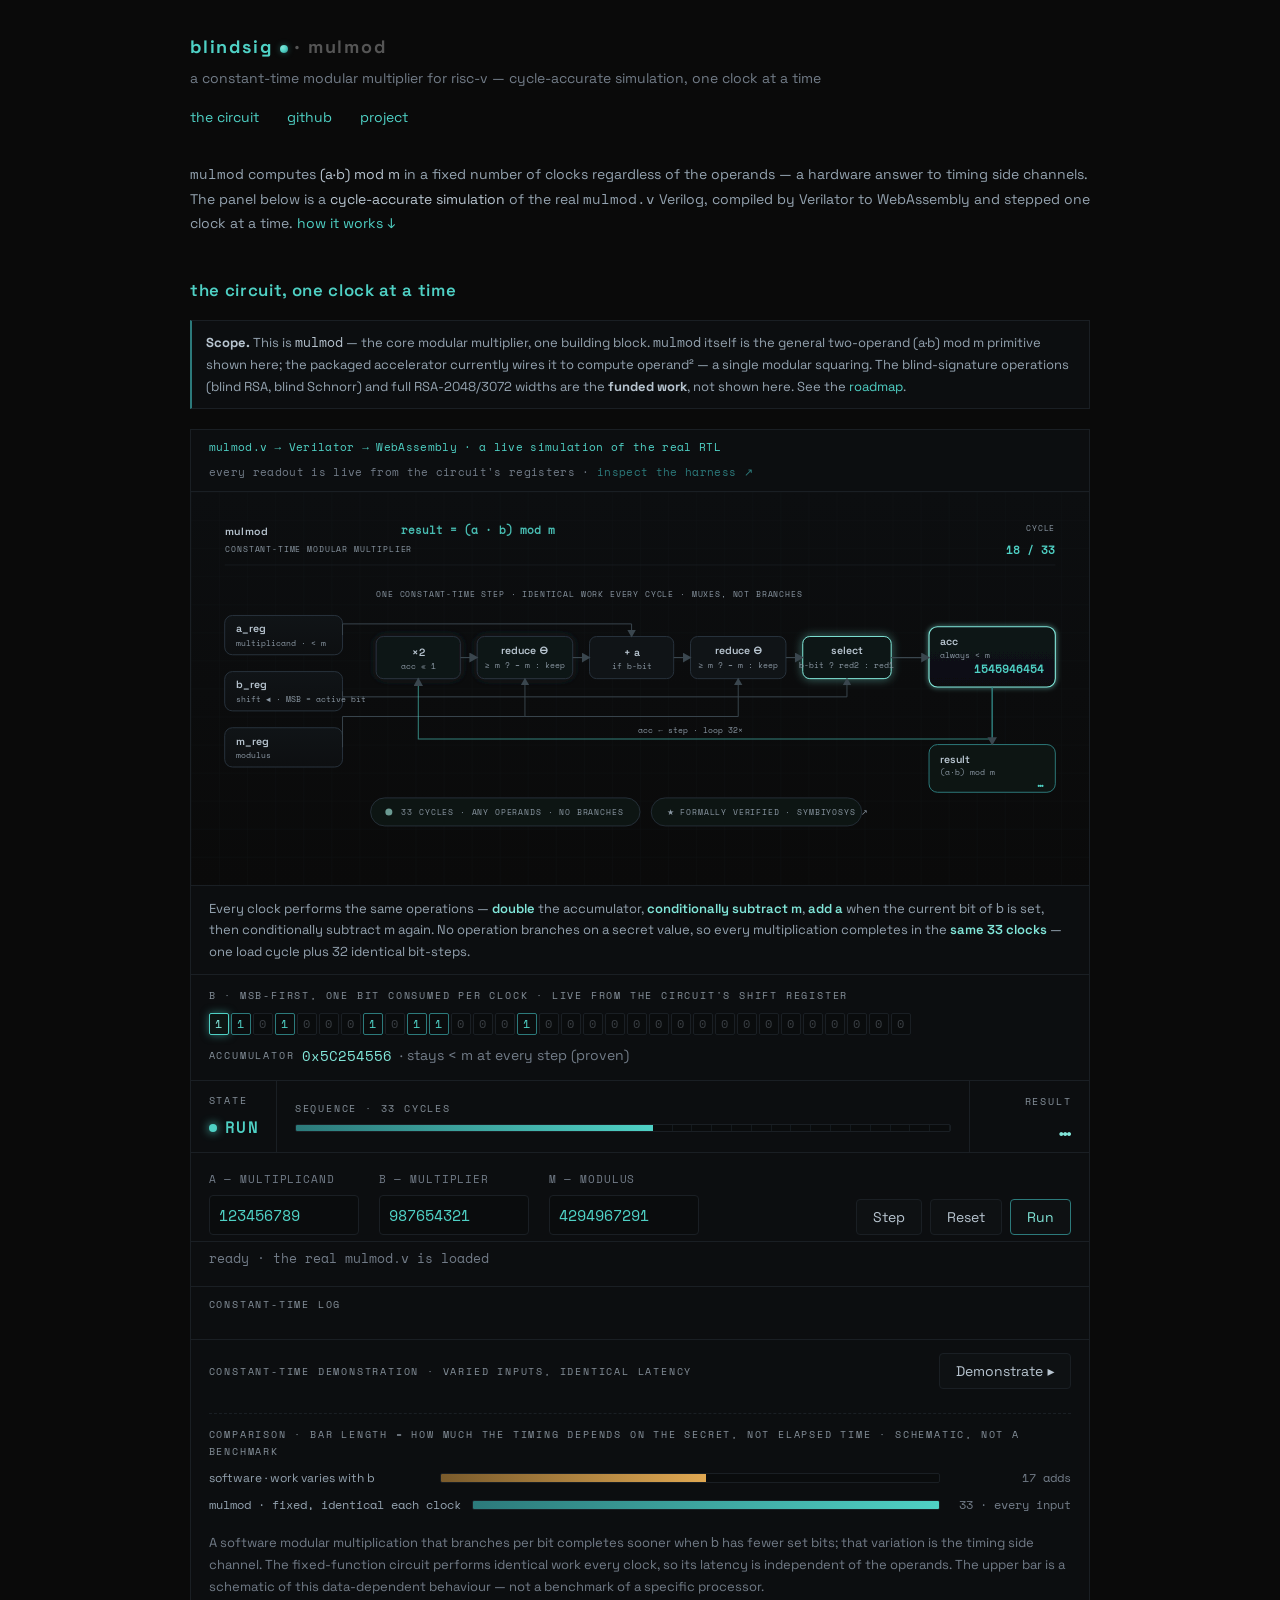
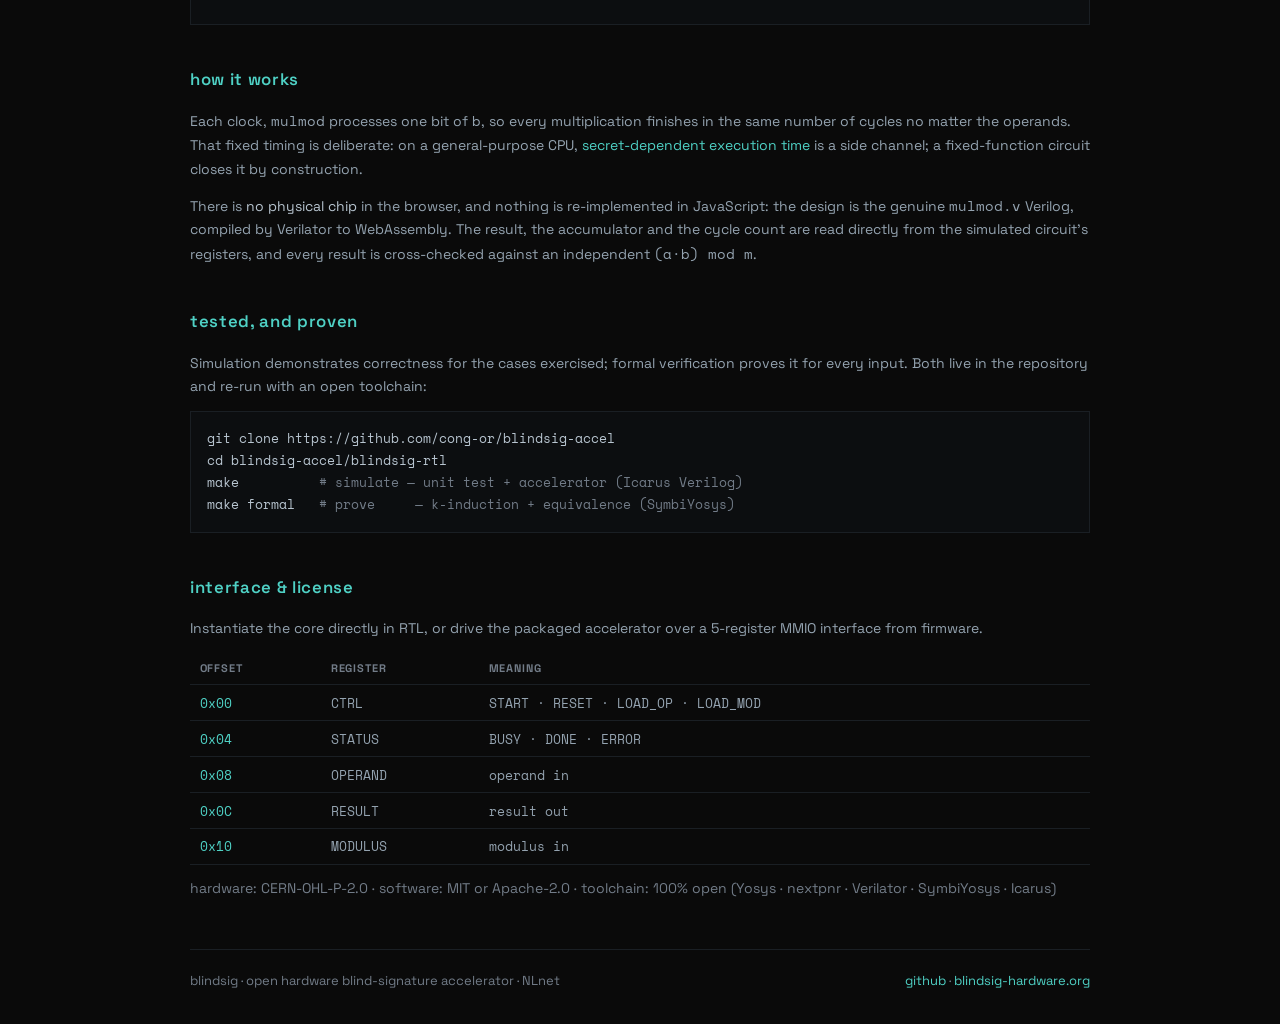
==== web/index.html @ 67b80d25 "Refine demo + README UX (cockpit discipline, cognitive load, a11y) From a multi-lens audit (7 review" ====
<!doctype html>
<html lang="en">
<head>
<meta charset="utf-8">
<meta name="viewport" content="width=device-width, initial-scale=1">
<title>mulmod — constant-time modular multiplier, simulated live</title>
<meta name="description" content="mulmod.v — an open-hardware, constant-time modular multiplier for RISC-V. A cycle-accurate simulation of the circuit, compiled to WebAssembly and stepped one clock at a time in the browser.">
<link rel="stylesheet" href="style.css">
<link rel="icon" href="data:image/svg+xml,<svg xmlns='http://www.w3.org/2000/svg' viewBox='0 0 16 16'><circle cx='8' cy='8' r='6' fill='%234fd1c5'/></svg>">
</head>
<body>
<div class="container">

<header>
  <h1 class="logo">blindsig<span class="hal"></span> <span class="sub">· mulmod</span></h1>
  <div class="dim">a constant-time modular multiplier for risc-v — cycle-accurate simulation, one clock at a time</div>
</header>

<nav>
  <a href="#circuit">the circuit</a>
  <a href="https://github.com/cong-or/blindsig-accel">github</a>
  <a href="https://blindsig-hardware.org">project</a>
</nav>

<main>

<p><span class="mono">mulmod</span> computes <span class="hl">(a·b) mod m</span> in a fixed number of clocks
regardless of the operands — a hardware answer to timing side channels. The panel below is a
<span class="hl">cycle-accurate simulation</span> of the real <span class="mono">mulmod.v</span> Verilog,
compiled by Verilator to WebAssembly and stepped one clock at a time. <a href="#how">how it works ↓</a></p>

<h2 class="section-head" id="circuit">the circuit, one clock at a time</h2>

<p class="scope"><b>Scope.</b> This is <span class="mono hl">mulmod</span> — the core modular multiplier, one building block. <span class="mono">mulmod</span> itself is the general two-operand (a·b) mod m primitive shown here; the packaged accelerator currently wires it to compute operand² — a single modular squaring. The blind-signature operations (blind RSA, blind Schnorr) and full RSA-2048/3072 widths are the <b>funded work</b>, not shown here. See the <a href="https://github.com/cong-or/blindsig-accel/blob/main/ROADMAP.md">roadmap</a>.</p>

<div class="instrument">
  <div class="prov">
    <span class="prov-src"><span class="mono">mulmod.v</span> → Verilator → WebAssembly · a live simulation of the real RTL</span>
    <span class="prov-note">every readout is live from the circuit's registers · <a href="https://github.com/cong-or/blindsig-accel/blob/main/web/sim/mulmod_sim.cpp">inspect the harness ↗</a></span>
  </div>
  <div class="svgwrap">
<svg xmlns="http://www.w3.org/2000/svg" viewBox="0 0 1280 560" font-family="'Space Grotesk','Helvetica Neue',sans-serif" role="img" aria-labelledby="dpttl dpdesc">
  <title id="dpttl">mulmod datapath (schematic)</title>
  <desc id="dpdesc">Simulation of the modular multiplier: a_reg, b_reg and m_reg feed a fixed pipeline — double, conditionally subtract m, add a on the current b bit, conditionally subtract m again, then select — looping 32 times into an accumulator kept below m. Every input completes in 33 clock cycles.</desc>
  <defs>
    <linearGradient id="bg" x1="0" y1="0" x2="0" y2="1"><stop offset="0" stop-color="#0c0e10"/><stop offset="1" stop-color="#0a0a0a"/></linearGradient>
    <linearGradient id="accgrad" x1="0" y1="0" x2="0" y2="1"><stop offset="0" stop-color="#101417"/><stop offset="1" stop-color="#0d0f11"/></linearGradient>
    <pattern id="grid" width="40" height="40" patternUnits="userSpaceOnUse"><path d="M40 0H0V40" fill="none" stroke="#14181c" stroke-width="1"/></pattern>
    <filter id="glow" x="-40%" y="-40%" width="180%" height="180%"><feGaussianBlur stdDeviation="4" result="b"/><feMerge><feMergeNode in="b"/><feMergeNode in="SourceGraphic"/></feMerge></filter>
    <filter id="glowA" x="-60%" y="-60%" width="220%" height="220%"><feGaussianBlur stdDeviation="6" result="b"/><feMerge><feMergeNode in="b"/><feMergeNode in="SourceGraphic"/></feMerge></filter>
    <marker id="arr" markerWidth="9" markerHeight="9" refX="7" refY="4.5" orient="auto"><path d="M0 0L8 4.5L0 9Z" fill="#3a464e"/></marker>
    <style>
      .stage{fill:#101417;stroke:#2a3540;stroke-width:1.3}
      .name{fill:#b8c5d0;font-size:15px;font-weight:600}
      .kick{fill:#8b98a4;font-size:11px;font-family:'Space Mono',monospace;letter-spacing:1.2px}
      .val{fill:#4fd1c5;font-size:15px;font-family:'Space Mono',monospace;font-weight:700}
      .mux{fill:#8b98a4;font-size:11px;font-family:'Space Mono',monospace}
    </style>
  </defs>
  <rect width="1280" height="560" fill="url(#bg)"/>
  <rect width="1280" height="560" fill="url(#grid)" opacity="0.6"/>
  <text x="48" y="62" class="name" font-size="34" letter-spacing="1">mulmod</text>
  <text x="49" y="86" class="kick" fill="#4fd1c5">CONSTANT-TIME MODULAR MULTIPLIER</text>
  <text x="300" y="60" class="val" font-size="19" opacity="0.9">result = (a · b) mod m</text>
  <line x1="48" y1="104" x2="1232" y2="104" stroke="#1a1f24" stroke-width="1"/>
  <text x="1232" y="56" text-anchor="end" class="kick">CYCLE</text>
  <text id="cyc" x="1232" y="88" text-anchor="end" class="val" font-size="26" aria-hidden="true">00 / 33</text>

  <rect x="48" y="176" width="168" height="56" rx="11" fill="url(#accgrad)" stroke="#2a3540" stroke-width="1.3"/>
  <text x="64" y="200" class="name" font-size="14">a_reg</text><text x="64" y="219" class="mux">multiplicand · &lt; m</text>
  <rect x="48" y="256" width="168" height="56" rx="11" fill="url(#accgrad)" stroke="#2a3540" stroke-width="1.3"/>
  <text x="64" y="280" class="name" font-size="14">b_reg</text><text x="64" y="299" class="mux">shift ◄ · MSB = active bit</text>
  <rect x="48" y="336" width="168" height="56" rx="11" fill="url(#accgrad)" stroke="#2a3540" stroke-width="1.3"/>
  <text x="64" y="360" class="name" font-size="14">m_reg</text><text x="64" y="379" class="mux">modulus</text>

  <text x="264" y="150" class="kick">ONE CONSTANT-TIME STEP · IDENTICAL WORK EVERY CYCLE · MUXES, NOT BRANCHES</text>
  <g id="s_dbl"><rect x="264" y="206" width="120" height="60" rx="10" class="stage"/><text x="324" y="234" text-anchor="middle" class="name">×2</text><text x="324" y="253" text-anchor="middle" class="mux">acc « 1</text></g>
  <g id="s_red1"><rect x="408" y="206" width="136" height="60" rx="10" class="stage"/><text x="476" y="231" text-anchor="middle" class="name" font-size="14">reduce ⊖</text><text x="476" y="251" text-anchor="middle" class="mux">≥ m ? − m : keep</text></g>
  <g id="s_add"><rect x="568" y="206" width="120" height="60" rx="10" class="stage"/><text x="628" y="234" text-anchor="middle" class="name">+ a</text><text x="628" y="253" text-anchor="middle" class="mux">if b-bit</text></g>
  <g id="s_red2"><rect x="712" y="206" width="136" height="60" rx="10" class="stage"/><text x="780" y="231" text-anchor="middle" class="name" font-size="14">reduce ⊖</text><text x="780" y="251" text-anchor="middle" class="mux">≥ m ? − m : keep</text></g>
  <g id="s_mux"><rect x="872" y="206" width="126" height="60" rx="10" fill="#0d1513" stroke="#2c7a7b" stroke-width="1.4"/><text x="935" y="231" text-anchor="middle" class="name" font-size="14" fill="#81e6d9">select</text><text x="935" y="251" text-anchor="middle" class="mux" fill="#6b9a92">b-bit ? red2 : red1</text></g>

  <g id="s_acc"><rect x="1052" y="192" width="180" height="86" rx="12" fill="url(#accgrad)" stroke="#4fd1c5" stroke-width="1.6"/><text x="1068" y="218" class="name" font-size="14">acc</text><text x="1068" y="236" class="mux">always &lt; m</text><text id="accv" x="1216" y="258" text-anchor="end" class="val" font-size="24" aria-hidden="true">0</text></g>
  <rect x="1052" y="360" width="180" height="68" rx="12" fill="#0d1513" stroke="#2c7a7b" stroke-width="1.4"/>
  <text x="1068" y="386" class="name" font-size="14" fill="#81e6d9">result</text><text x="1068" y="404" class="mux" fill="#6b9a92">(a·b) mod m</text>
  <text id="resv" x="1216" y="420" text-anchor="end" class="val" font-size="22" fill="#81e6d9">—</text>

  <rect x="256" y="436" width="384" height="40" rx="20" fill="#0d1513" stroke="#2a3540" stroke-width="1.2"/>
  <circle cx="282" cy="456" r="5" fill="#6b9a92"/><text x="300" y="461" class="kick" fill="#6b9a92">33 CYCLES · ANY OPERANDS · NO BRANCHES</text>
  <a href="https://github.com/cong-or/blindsig-accel/tree/main/blindsig-rtl/formal" target="_blank" rel="noopener noreferrer" aria-label="Formally verified with SymbiYosys — opens the formal proofs on GitHub">
  <rect x="656" y="436" width="300" height="40" rx="20" fill="#0d1513" stroke="#2a3540" stroke-width="1.1"/>
  <text x="678" y="461" class="kick" fill="#6b9a92">★ FORMALLY VERIFIED · SYMBIYOSYS ↗</text>
  </a>

  <!-- forward pipeline -->
  <g fill="none" stroke="#3a464e" stroke-width="1.6" marker-end="url(#arr)">
    <path d="M384 236 H408"/><path d="M544 236 H568"/><path d="M688 236 H712"/><path d="M848 236 H872"/><path d="M998 236 H1052"/>
  </g>
  <!-- operand + modulus fan-in (orthogonal traces) -->
  <g fill="none" stroke="#3a464e" stroke-width="1.4" marker-end="url(#arr)">
    <path d="M216 204 V188 H628 V206"/>
    <path d="M216 284 V292 H935 V266"/>
    <path d="M216 364 V320 H476 V266"/>
    <path d="M476 320 H780 V266"/>
  </g>
  <!-- feedback: acc → ×2 (the loop) -->
  <path d="M1142 278 V352 H324 V266" fill="none" stroke="#4fd1c5" stroke-width="1.5" stroke-opacity="0.6" marker-end="url(#arr)"/>
  <text x="712" y="344" text-anchor="middle" class="mux" fill="#6b9a92">acc ← step · loop 32×</text>
  <!-- acc → result -->
  <path d="M1142 278 V360" fill="none" stroke="#2c7a7b" stroke-width="1.5" marker-end="url(#arr)"/>
</svg>
  </div>

  <p class="legend">Every clock performs the same operations — <b>double</b> the accumulator, <b>conditionally subtract m</b>, <b>add a</b> when the current bit of <span class="mono">b</span> is set, then conditionally subtract m again. No operation branches on a secret value, so every multiplication completes in the <b>same 33 clocks</b> — one load cycle plus 32 identical bit-steps.</p>

  <div class="internals">
    <div class="ind-label">b · MSB-first, one bit consumed per clock · live from the circuit's shift register</div>
    <div id="breg" class="bits" role="img"></div>
    <div class="internals-foot"><span class="ind-label">accumulator</span> <span id="acchex" class="mono">0x00000000</span> <span class="dim">· stays &lt; m at every step (proven)</span></div>
  </div>

  <div class="annun">
    <div class="ind"><span class="ind-label">State</span><span id="state" class="ind-state stby">LOADING</span></div>
    <div class="ind ind-grow"><span class="ind-label">Sequence · 33 cycles</span><div class="prog"><i id="prog"></i></div></div>
    <div class="ind ind-right"><span class="ind-label">Result</span><span id="res2" class="ind-res">—</span></div>
  </div>

  <div class="controls">
    <div class="field"><label for="in_a">a — multiplicand</label><input id="in_a" class="mono" inputmode="numeric" value="123456789"></div>
    <div class="field"><label for="in_b">b — multiplier</label><input id="in_b" class="mono" inputmode="numeric" value="987654321"></div>
    <div class="field"><label for="in_m">m — modulus</label><input id="in_m" class="mono" inputmode="numeric" value="4294967291"></div>
    <div class="runbar">
      <button id="btn_step" class="btn">Step</button>
      <button id="btn_reset" class="btn">Reset</button>
      <button id="btn_run" class="btn primary">Run</button>
    </div>
  </div>
  <div id="status" class="status" role="status" aria-live="polite" aria-atomic="true">loading <span class="mono">mulmod.v</span> …</div>
  <div class="ct-log-wrap"><span class="ind-label">Constant-time log</span><div id="ctlog" class="ct-log"></div></div>

  <div class="prove-wrap">
    <div class="prove-head">
      <span class="ind-label">Constant-time demonstration · varied inputs, identical latency</span>
      <button id="btn_prove" class="btn">Demonstrate ▸</button>
    </div>
    <div id="prove" class="prove"></div>
    <div class="contrast">
      <div class="ind-label">Comparison · bar length = how much the timing depends on the secret, not elapsed time · schematic, not a benchmark</div>
      <div class="crow"><span class="clab">software · work varies with b</span><span class="cbar"><i id="bar_cpu"></i></span><span id="cpu_steps" class="cval mono">—</span></div>
      <div class="crow"><span class="clab mono">mulmod · fixed, identical each clock</span><span class="cbar"><i id="bar_hw"></i></span><span class="cval mono">33 · every input</span></div>
      <p class="note">A software modular multiplication that branches per bit completes sooner when <span class="mono">b</span> has fewer set bits; that variation is the timing side channel. The fixed-function circuit performs identical work every clock, so its latency is independent of the operands. The upper bar is a schematic of this data-dependent behaviour — not a benchmark of a specific processor.</p>
    </div>
  </div>
</div>

<h2 class="section-head" id="how">how it works</h2>
<p>Each clock, <span class="mono">mulmod</span> processes one bit of <span class="mono">b</span>, so every
multiplication finishes in the same number of cycles no matter the operands. That fixed timing is
deliberate: on a general-purpose CPU, <a href="https://blindsig-hardware.org/#hardware">secret-dependent
execution time</a> is a side channel; a fixed-function circuit closes it by construction.</p>
<p>There is <span class="hl">no physical chip</span> in the browser, and nothing is re-implemented in
JavaScript: the design is the genuine <span class="mono">mulmod.v</span> Verilog, compiled by Verilator to
WebAssembly. The result, the accumulator and the cycle count are read directly from the simulated
circuit's registers, and every result is cross-checked against an independent
<span class="mono">(a·b) mod m</span>.</p>

<h2 class="section-head">tested, and proven</h2>
<p>Simulation demonstrates correctness for the cases exercised; formal verification proves it for every input. Both live
in the repository and re-run with an open toolchain:</p>
<pre class="code">git clone https://github.com/cong-or/blindsig-accel
cd blindsig-accel/blindsig-rtl
make          <span class="c"># simulate — unit test + accelerator (Icarus Verilog)</span>
make formal   <span class="c"># prove     — k-induction + equivalence (SymbiYosys)</span></pre>

<h2 class="section-head">interface &amp; license</h2>
<p>Instantiate the core directly in RTL, or drive the packaged accelerator over a 5-register MMIO interface
from firmware.</p>
<table class="reg">
  <tr><th>Offset</th><th>Register</th><th>Meaning</th></tr>
  <tr><td class="k">0x00</td><td>CTRL</td><td>START · RESET · LOAD_OP · LOAD_MOD</td></tr>
  <tr><td class="k">0x04</td><td>STATUS</td><td>BUSY · DONE · ERROR</td></tr>
  <tr><td class="k">0x08</td><td>OPERAND</td><td>operand in</td></tr>
  <tr><td class="k">0x0C</td><td>RESULT</td><td>result out</td></tr>
  <tr><td class="k">0x10</td><td>MODULUS</td><td>modulus in</td></tr>
</table>
<p class="dim">hardware: CERN-OHL-P-2.0 · software: MIT or Apache-2.0 · toolchain: 100% open
(Yosys · nextpnr · Verilator · SymbiYosys · Icarus)</p>

</main>

<footer>
  <span>blindsig · open hardware blind-signature accelerator · NLnet</span>
  <span><a href="https://github.com/cong-or/blindsig-accel">github</a> · <a href="https://blindsig-hardware.org">blindsig-hardware.org</a></span>
</footer>

</div>
<script src="wasm/mulmod.js"></script>
<script src="app.js"></script>
</body>
</html>
---- web/style.css ----
/* blindsig · mulmod — matches blindsig-hardware.org */
@font-face{font-family:'Space Grotesk';src:url('fonts/space-grotesk-latin.woff2') format('woff2');font-weight:300 700;font-display:swap}
@font-face{font-family:'Space Mono';src:url('fonts/space-mono-latin.woff2') format('woff2');font-weight:400;font-display:swap}

:root{
  --bg:#0a0a0a; --panel:#0c0e10; --panel2:#0a0c0d; --line:#1a1f24;
  --ink:#94a3b0; --bright:#b8c5d0; --dim:#727c88; --dim-decorative:#555;
  --teal:#4fd1c5; --teal-br:#81e6d9; --teal-dk:#2c7a7b; --red:#e05252;
  --maxw:900px;
  color-scheme:dark;
}
*{box-sizing:border-box;margin:0;padding:0}
html{scroll-behavior:smooth}
body{
  font-family:'Space Grotesk',system-ui,sans-serif; font-size:14px; line-height:1.7;
  background:var(--bg); color:var(--ink); padding:2rem 1rem; -webkit-font-smoothing:antialiased;
}
.container{max-width:var(--maxw);margin:0 auto}
a{color:var(--teal);text-decoration:none}
a:hover{color:var(--teal-br);text-decoration:underline}
.mono{font-family:'Space Mono',monospace}
.hl{color:var(--bright)}
.dim{color:var(--dim)}

/* ---- header / nav ---- */
.logo{color:var(--teal);font-size:18px;letter-spacing:.1em}
.logo .sub{color:var(--dim-decorative)}
.hal{display:inline-block;width:8px;height:8px;border-radius:50%;vertical-align:middle;margin-left:.5rem;
  background:radial-gradient(circle at 30% 30%,#81e6d9,#4fd1c5 50%,#2c7a7b);
  box-shadow:0 0 6px rgba(79,209,197,.35)}
header .dim{margin-top:.25rem}
nav{margin:1rem 0 2rem;color:var(--dim)}
nav a{margin-right:1.5rem}

/* ---- prose ---- */
.section-head{color:var(--teal);margin:2.5rem 0 1rem;font-size:1.05rem;font-weight:600;letter-spacing:.04em}
p{margin:.75rem 0}
.note{color:var(--dim);font-size:13px;margin:.5rem 0}

/* ---- instrument ---- */
.instrument{background:var(--panel);border:1px solid var(--line);margin:1.25rem 0}
.prov{display:flex;justify-content:space-between;flex-wrap:wrap;gap:.4rem 1.25rem;padding:.55rem 1.1rem;border-bottom:1px solid var(--line);font-family:'Space Mono',monospace;font-size:11px;letter-spacing:.03em}
.prov-src{color:var(--teal)}
.prov-note{color:var(--dim)}
.prov-note a{color:var(--teal-dk)}
.prov-note a:hover{color:var(--teal)}
.instrument .svgwrap{display:block;width:100%}
.instrument svg{display:block;width:100%;height:auto}
.controls{display:flex;gap:1.25rem;flex-wrap:wrap;align-items:flex-end;padding:1.1rem 1.1rem .4rem;border-top:1px solid var(--line)}
.field{display:flex;flex-direction:column;gap:.35rem}
.field label{font-family:'Space Mono',monospace;font-size:11px;letter-spacing:.08em;color:var(--dim);text-transform:uppercase}
.field input{width:150px;background:var(--panel2);border:1px solid var(--line);border-radius:4px;color:var(--teal);
  font-family:'Space Mono',monospace;font-size:15px;padding:.5rem .6rem;outline:none}
.field input:focus{border-color:var(--teal-dk)}
.runbar{display:flex;gap:.5rem;margin-left:auto}
.btn{font-family:'Space Grotesk',system-ui,sans-serif;font-size:14px;padding:.5rem 1rem;border-radius:4px;
  border:1px solid var(--line);background:#0e1113;color:var(--bright);cursor:pointer}
.btn:hover{border-color:var(--teal-dk);color:#fff}
.btn.primary{border-color:var(--teal-dk);color:var(--teal-br)}
.btn.primary:hover{border-color:var(--teal)}
a:focus-visible,.btn:focus-visible,svg a:focus-visible{outline:2px solid var(--teal-br);outline-offset:2px}
.field input:focus-visible{outline:2px solid var(--teal-br);outline-offset:2px;border-radius:4px}
.status{padding:.4rem 1.1rem 1rem;color:var(--dim);font-family:'Space Mono',monospace;font-size:12.5px}
.status b{color:var(--teal)}
.ct-log{display:flex;gap:.5rem;flex-wrap:wrap;padding:0 1.1rem 1.1rem}
.chip{font-family:'Space Mono',monospace;font-size:11px;color:var(--dim);border:1px solid var(--line);border-radius:3px;padding:.2rem .6rem;background:var(--panel2)}
.chip b{color:var(--teal)}

/* ---- code + register table ---- */
pre.code{background:var(--panel);border:1px solid var(--line);padding:1rem;overflow:auto;
  font-family:'Space Mono',monospace;font-size:12.5px;color:var(--bright);line-height:1.75;margin:.75rem 0}
pre.code .c{color:var(--dim)}
.reg{width:100%;border-collapse:collapse;margin:.75rem 0;font-size:13px;font-family:'Space Mono',monospace}
.reg th,.reg td{text-align:left;padding:.4rem .6rem;border-bottom:1px solid var(--line)}
.reg th{font-size:11px;letter-spacing:.08em;color:var(--dim);text-transform:uppercase;font-family:'Space Grotesk',system-ui,sans-serif}
.reg td.k{color:var(--teal)}

/* ---- footer ---- */
footer{margin-top:3rem;padding-top:1.25rem;border-top:1px solid var(--line);color:var(--dim);
  display:flex;justify-content:space-between;flex-wrap:wrap;gap:.5rem;font-size:13px}

/* ---- cockpit annunciator (Airbus/ECAM cognitive-load discipline) ---- */
.fault{color:var(--red)}
.annun{display:flex;align-items:stretch;border-top:1px solid var(--line)}
.annun .ind{padding:.7rem 1.1rem;display:flex;flex-direction:column;gap:.4rem;justify-content:center;min-width:0}
.annun .ind + .ind{border-left:1px solid var(--line)}
.annun .ind-grow{flex:1}
.annun .ind-right{align-items:flex-end;min-width:120px}
.ind-label{font-family:'Space Mono',monospace;font-size:10px;letter-spacing:.18em;color:#85909a;text-transform:uppercase}
.ind-state{font-family:'Space Mono',monospace;font-size:15px;letter-spacing:.14em;font-weight:700;display:flex;align-items:center;gap:.55rem}
.ind-state::before{content:"";width:8px;height:8px;border-radius:50%;background:currentColor;box-shadow:0 0 10px currentColor}
.ind-state.stby{color:#5c6570}
.ind-state.stby::before{box-shadow:none}
.ind-state.run{color:var(--teal)}
.ind-state.done{color:var(--teal-br)}
.ind-state.fault{color:var(--red)}
.prog{height:8px;background:var(--panel2);border:1px solid var(--line);border-radius:2px;overflow:hidden;
  background-image:repeating-linear-gradient(90deg,transparent 0,transparent calc(100%/33 - 1px),#141a1e calc(100%/33 - 1px),#141a1e calc(100%/33))}
.prog i{display:block;height:100%;width:0;background:linear-gradient(90deg,var(--teal-dk),var(--teal));transition:width .07s linear}
.ind-res{font-family:'Space Mono',monospace;font-size:22px;font-weight:700;color:var(--teal-br);line-height:1}
.ind-res.fault{color:var(--red)}
.status{border-top:1px solid var(--line)}
.ct-log-wrap{padding:.6rem 1.1rem 1.1rem;border-top:1px solid var(--line);display:flex;flex-direction:column;gap:.5rem}
.ct-log-wrap .ct-log{padding:0}

/* ---- pedagogical additions ---- */
.scope{background:var(--panel);border:1px solid var(--line);border-left:2px solid var(--teal-dk);padding:.6rem .9rem;font-size:13px;color:var(--ink);margin:1rem 0}
.scope b{color:var(--bright)}
.legend{padding:.75rem 1.1rem;border-top:1px solid var(--line);color:var(--ink);font-size:13px;margin:0;line-height:1.65}
.legend b{color:var(--teal-br);font-weight:600}
.internals{padding:.75rem 1.1rem;border-top:1px solid var(--line);display:flex;flex-direction:column;gap:.55rem}
.bits{display:flex;gap:2px;flex-wrap:wrap}
.bits .bit{font-family:'Space Mono',monospace;font-size:12px;width:20px;height:22px;display:flex;align-items:center;justify-content:center;border:1px solid var(--line);border-radius:2px;background:var(--panel2);color:#3a3f44;transition:all .1s linear}
.bits .bit.one{color:var(--teal);border-color:var(--teal-dk)}
.bits .bit.act{background:#0d1513;border-color:var(--teal);color:var(--teal-br);box-shadow:0 0 8px rgba(79,209,197,.5)}
.internals-foot{display:flex;align-items:center;gap:.5rem;flex-wrap:wrap}
#acchex{color:var(--teal-br);font-size:14px}
.prove-wrap{border-top:1px solid var(--line);padding:.85rem 1.1rem 1.1rem;display:flex;flex-direction:column;gap:.75rem}
.prove-head{display:flex;justify-content:space-between;align-items:center;gap:1rem;flex-wrap:wrap}
.prove{display:flex;flex-direction:column;gap:.35rem}
.prow{display:flex;align-items:center;gap:.7rem;font-family:'Space Mono',monospace;font-size:12px}
.prow .plab{color:var(--bright);min-width:190px}
.prow .pres{color:var(--dim);min-width:120px}
.prow .pbar{flex:1;display:block;height:10px;background:var(--panel2);border:1px solid var(--line);border-radius:2px;overflow:hidden;min-width:60px}
.prow .pbar i{display:block;height:100%;width:0;background:linear-gradient(90deg,var(--teal-dk),var(--teal));transition:width .5s ease}
.prow .pcyc{color:var(--teal-br);min-width:60px;text-align:right}
.prove-verdict{color:var(--teal-br);font-family:'Space Mono',monospace;font-size:12px;margin-top:.25rem}
.prove-verdict.bad{color:var(--red)}
.contrast{display:flex;flex-direction:column;gap:.45rem;border-top:1px dashed var(--line);padding-top:.75rem}
.crow{display:flex;align-items:center;gap:.7rem;font-size:12px}
.crow .clab{min-width:220px;color:var(--ink)}
.crow .cbar{flex:1;display:block;height:10px;background:var(--panel2);border:1px solid var(--line);border-radius:2px;overflow:hidden;min-width:60px}
.crow .cbar i{display:block;height:100%;width:0;background:linear-gradient(90deg,#7a5b2c,#e0a852);transition:width .3s ease}
.crow .cbar i#bar_hw{background:linear-gradient(90deg,var(--teal-dk),var(--teal))}
.crow .cval{min-width:120px;text-align:right;color:var(--dim)}

.cav{color:var(--ink)}

@media(max-width:560px){.controls{gap:.75rem}.field input{width:120px}.annun{flex-wrap:wrap}.annun .ind-right{align-items:flex-start}.prow .plab,.crow .clab{min-width:120px}}

@media (prefers-reduced-motion: reduce){
  *,*::before,*::after{animation-duration:.001ms!important;animation-iteration-count:1!important;transition-duration:.001ms!important;scroll-behavior:auto!important}
  .hal{animation:none}
}
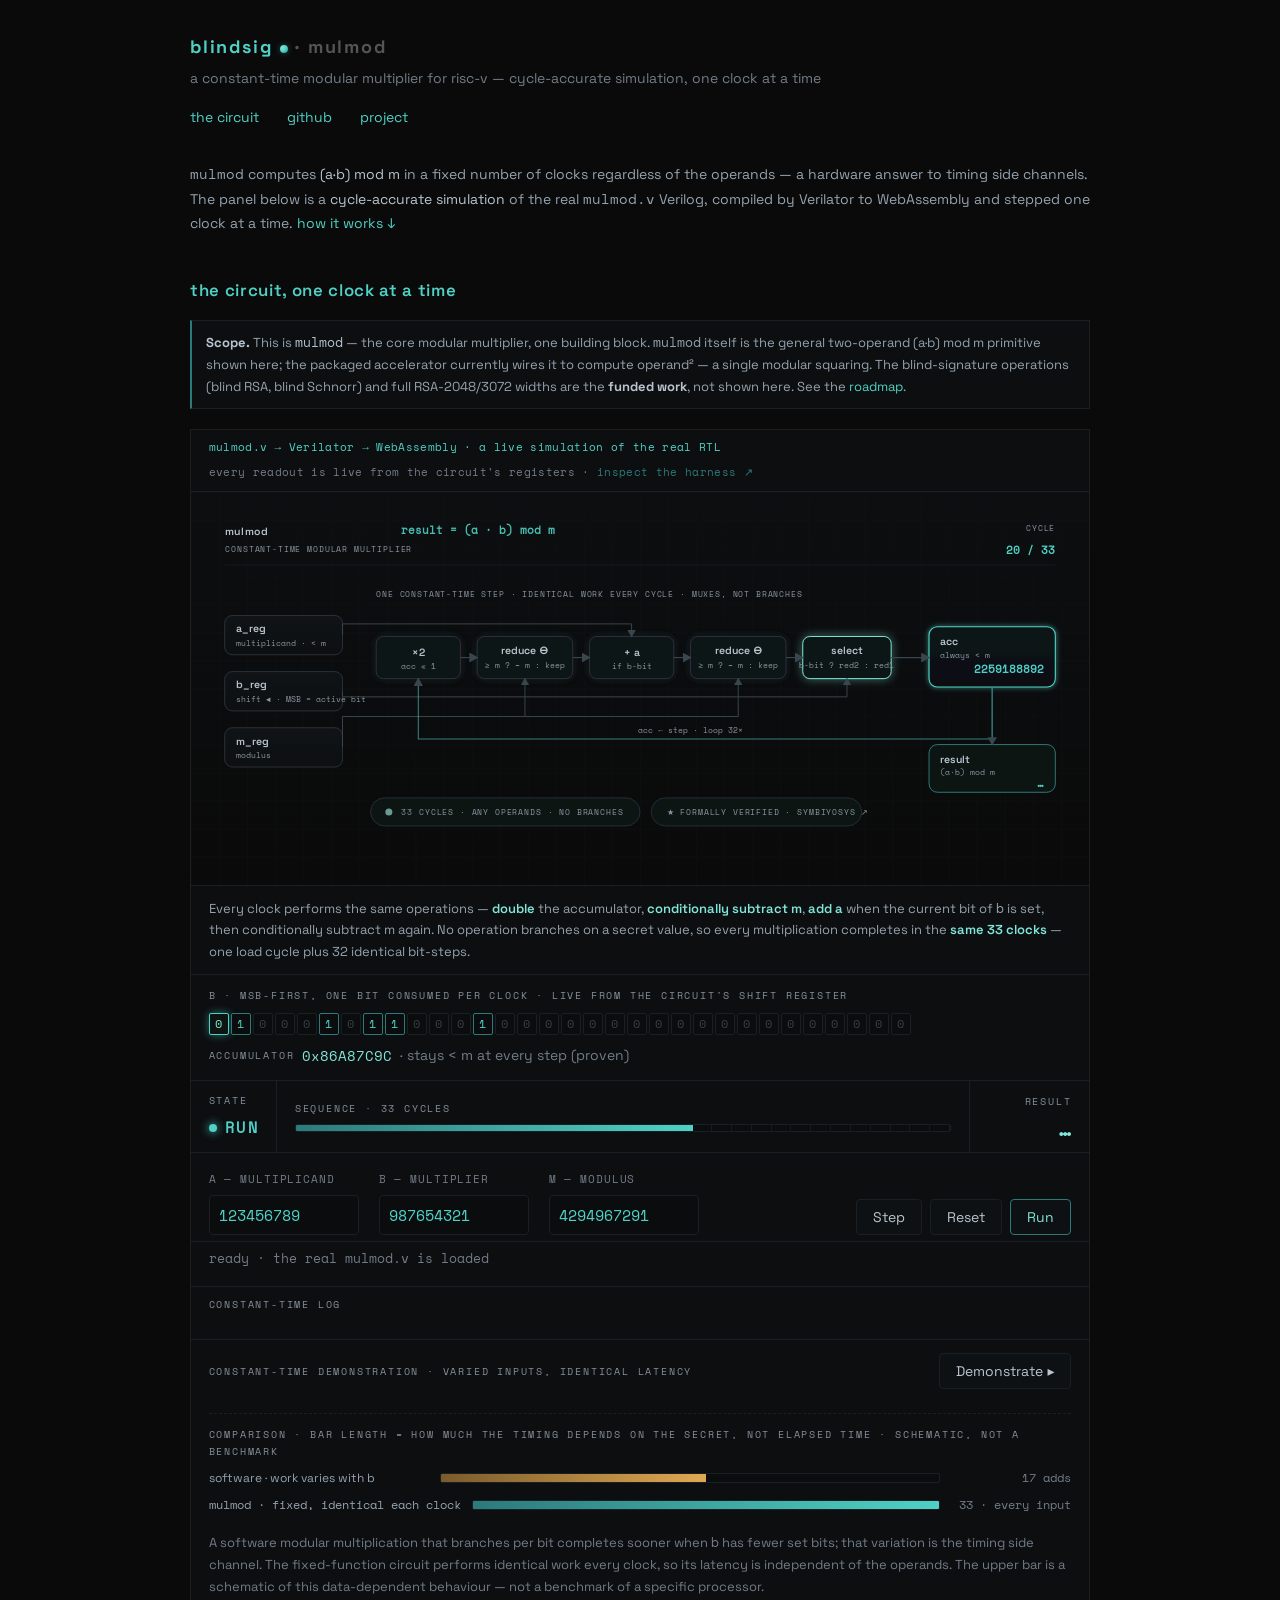
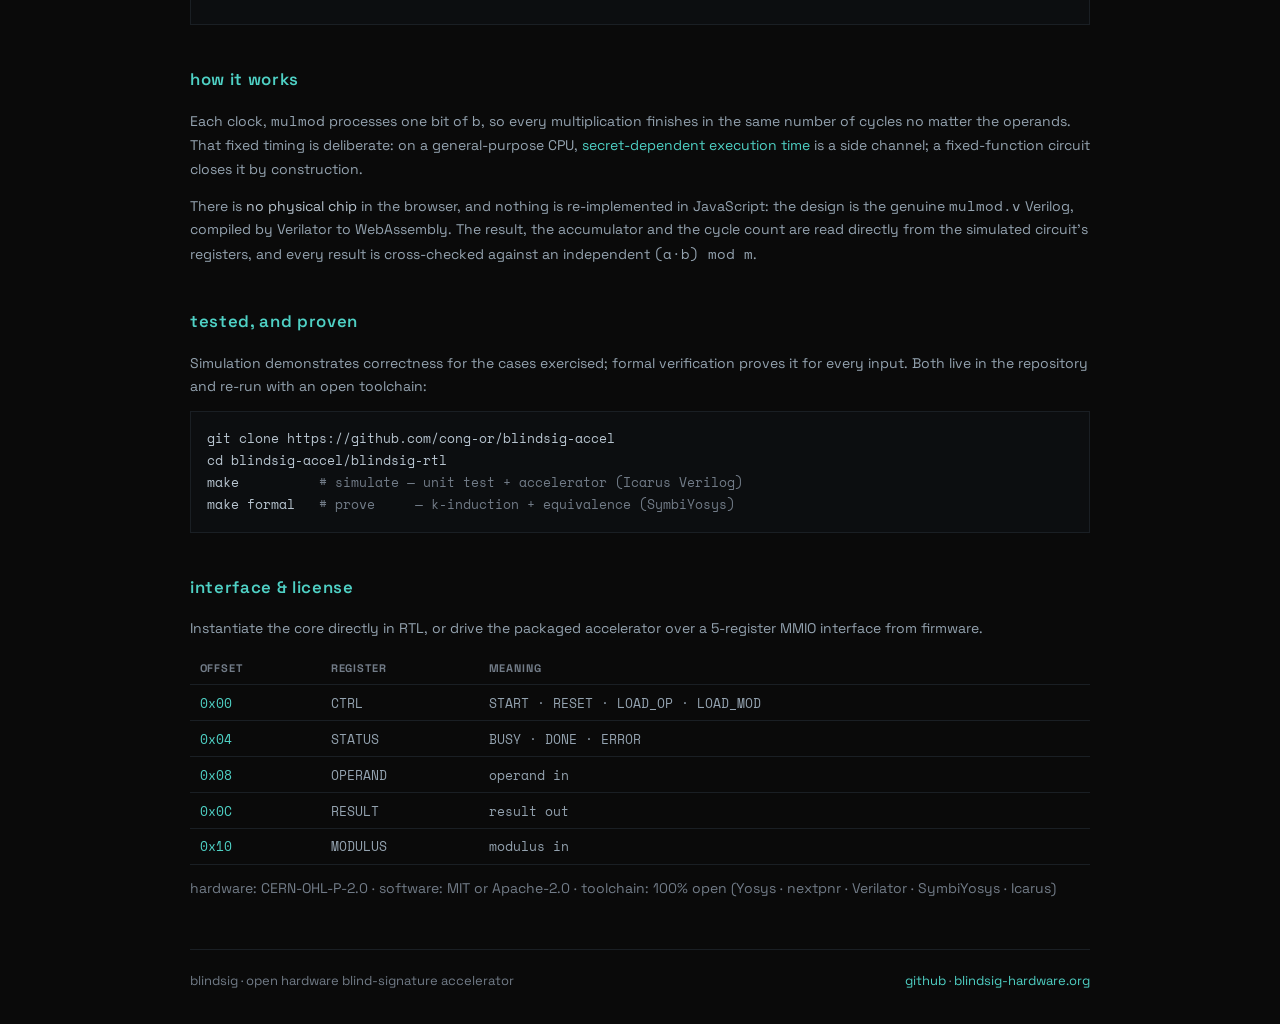
==== commit 54425d13: "Remove the NLnet name from the demo footer The round-2 grant is still under review; don't imply conf" ====
--- a/web/index.html
+++ b/web/index.html
@@ -189,7 +189,7 @@
 </main>
 
 <footer>
-  <span>blindsig · open hardware blind-signature accelerator · NLnet</span>
+  <span>blindsig · open hardware blind-signature accelerator</span>
   <span><a href="https://github.com/cong-or/blindsig-accel">github</a> · <a href="https://blindsig-hardware.org">blindsig-hardware.org</a></span>
 </footer>
 
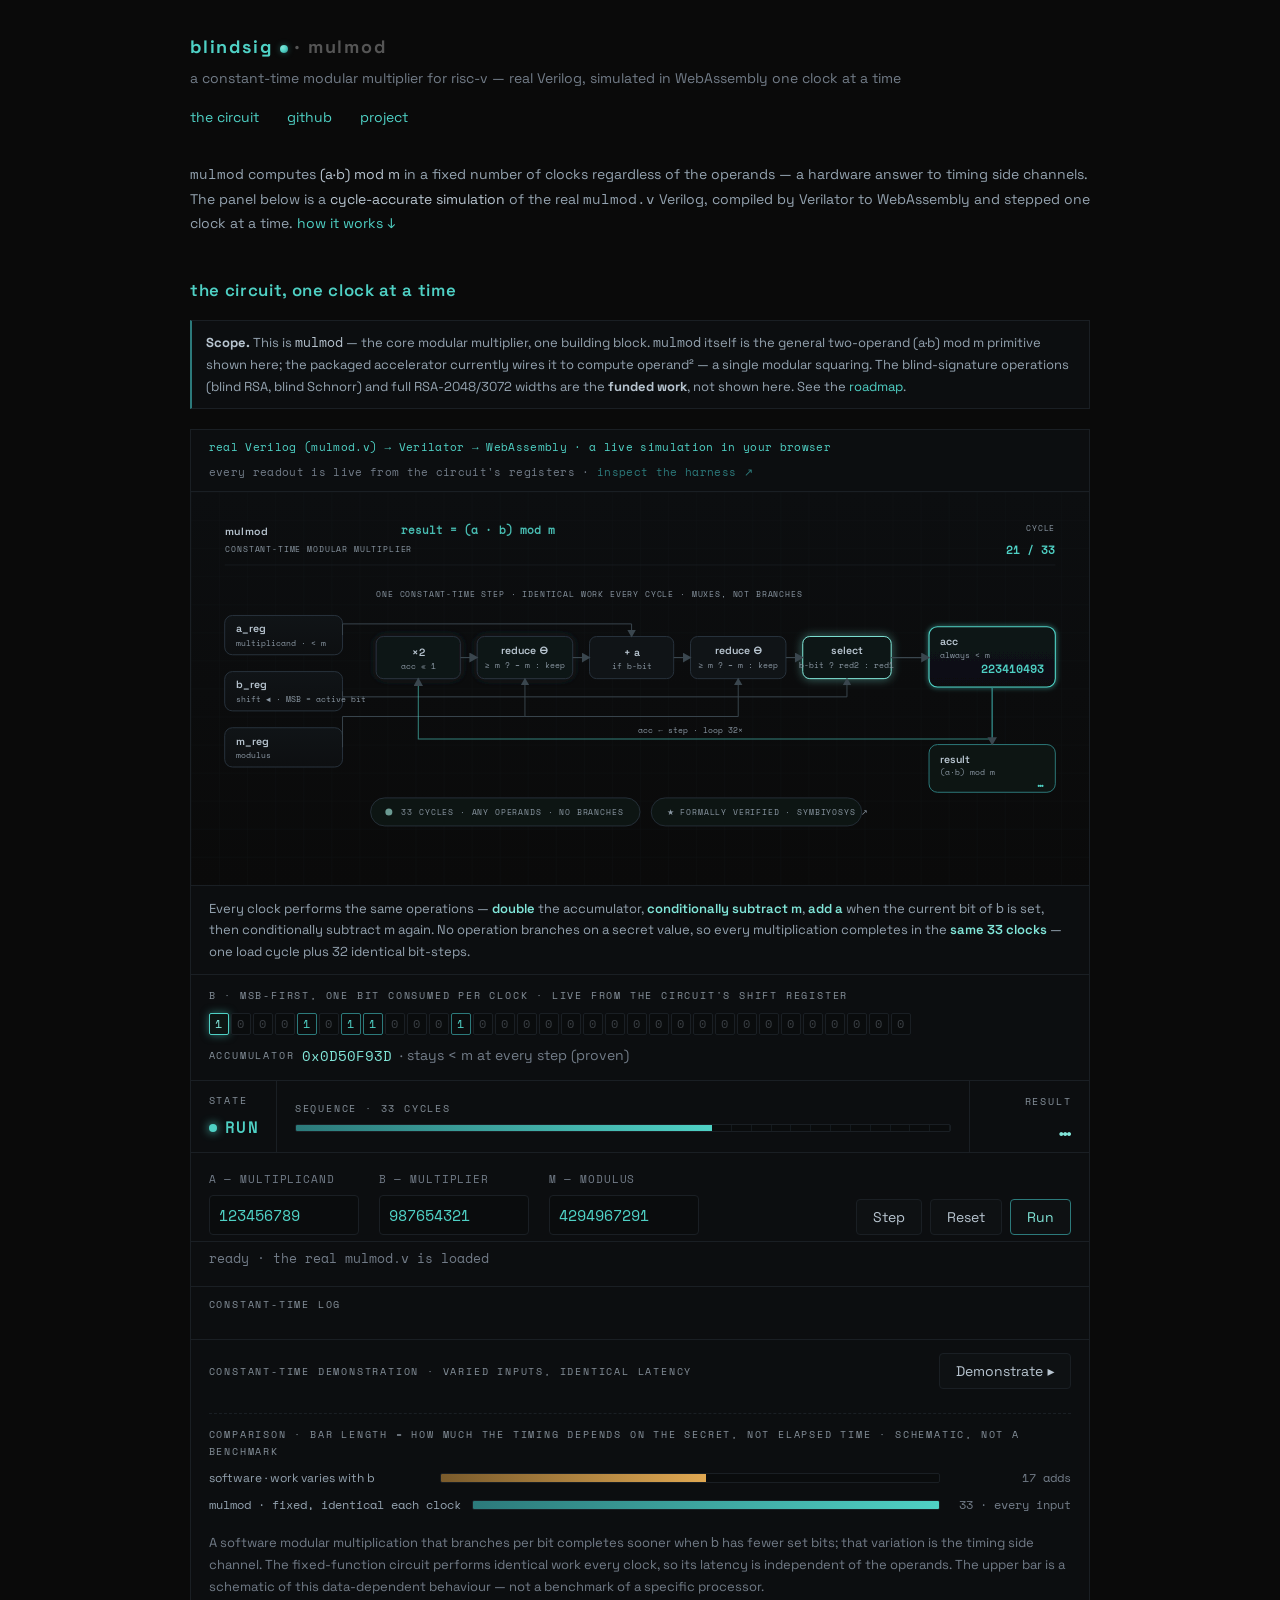
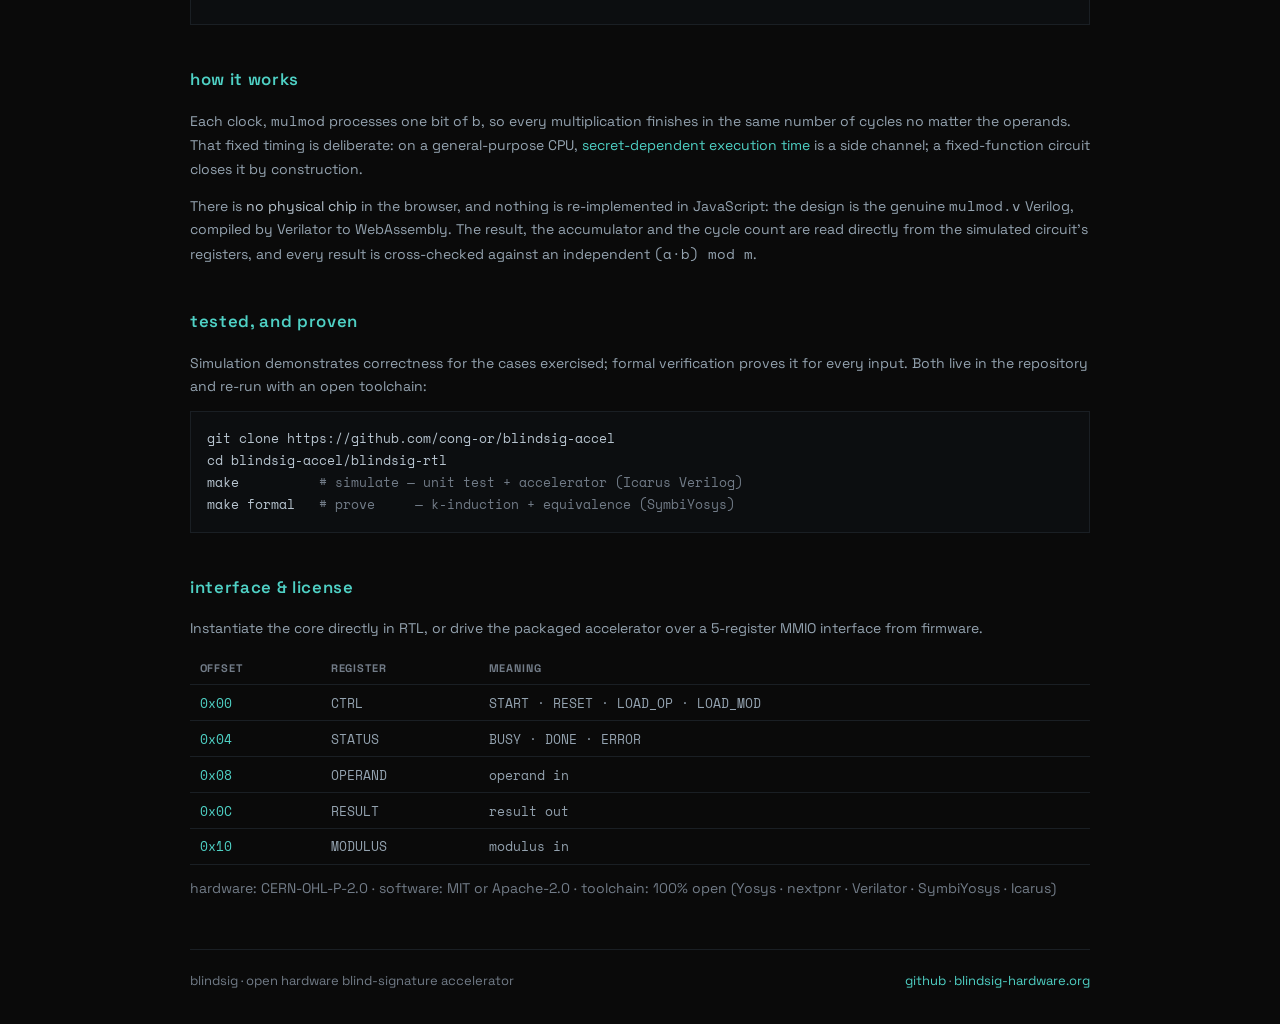
==== commit 74a5ee78: "Name the Verilog to WebAssembly stack plainly in the demo Foreground 'real Verilog, simulated in Web" ====
--- a/web/index.html
+++ b/web/index.html
@@ -3,7 +3,7 @@
 <head>
 <meta charset="utf-8">
 <meta name="viewport" content="width=device-width, initial-scale=1">
-<title>mulmod — constant-time modular multiplier, simulated live</title>
+<title>mulmod — constant-time modular multiplier · real Verilog, simulated in WebAssembly</title>
 <meta name="description" content="mulmod.v — an open-hardware, constant-time modular multiplier for RISC-V. A cycle-accurate simulation of the circuit, compiled to WebAssembly and stepped one clock at a time in the browser.">
 <link rel="stylesheet" href="style.css">
 <link rel="icon" href="data:image/svg+xml,<svg xmlns='http://www.w3.org/2000/svg' viewBox='0 0 16 16'><circle cx='8' cy='8' r='6' fill='%234fd1c5'/></svg>">
@@ -13,7 +13,7 @@
 
 <header>
   <h1 class="logo">blindsig<span class="hal"></span> <span class="sub">· mulmod</span></h1>
-  <div class="dim">a constant-time modular multiplier for risc-v — cycle-accurate simulation, one clock at a time</div>
+  <div class="dim">a constant-time modular multiplier for risc-v — real Verilog, simulated in WebAssembly one clock at a time</div>
 </header>
 
 <nav>
@@ -35,7 +35,7 @@
 
 <div class="instrument">
   <div class="prov">
-    <span class="prov-src"><span class="mono">mulmod.v</span> → Verilator → WebAssembly · a live simulation of the real RTL</span>
+    <span class="prov-src">real Verilog (<span class="mono">mulmod.v</span>) → Verilator → WebAssembly · a live simulation in your browser</span>
     <span class="prov-note">every readout is live from the circuit's registers · <a href="https://github.com/cong-or/blindsig-accel/blob/main/web/sim/mulmod_sim.cpp">inspect the harness ↗</a></span>
   </div>
   <div class="svgwrap">
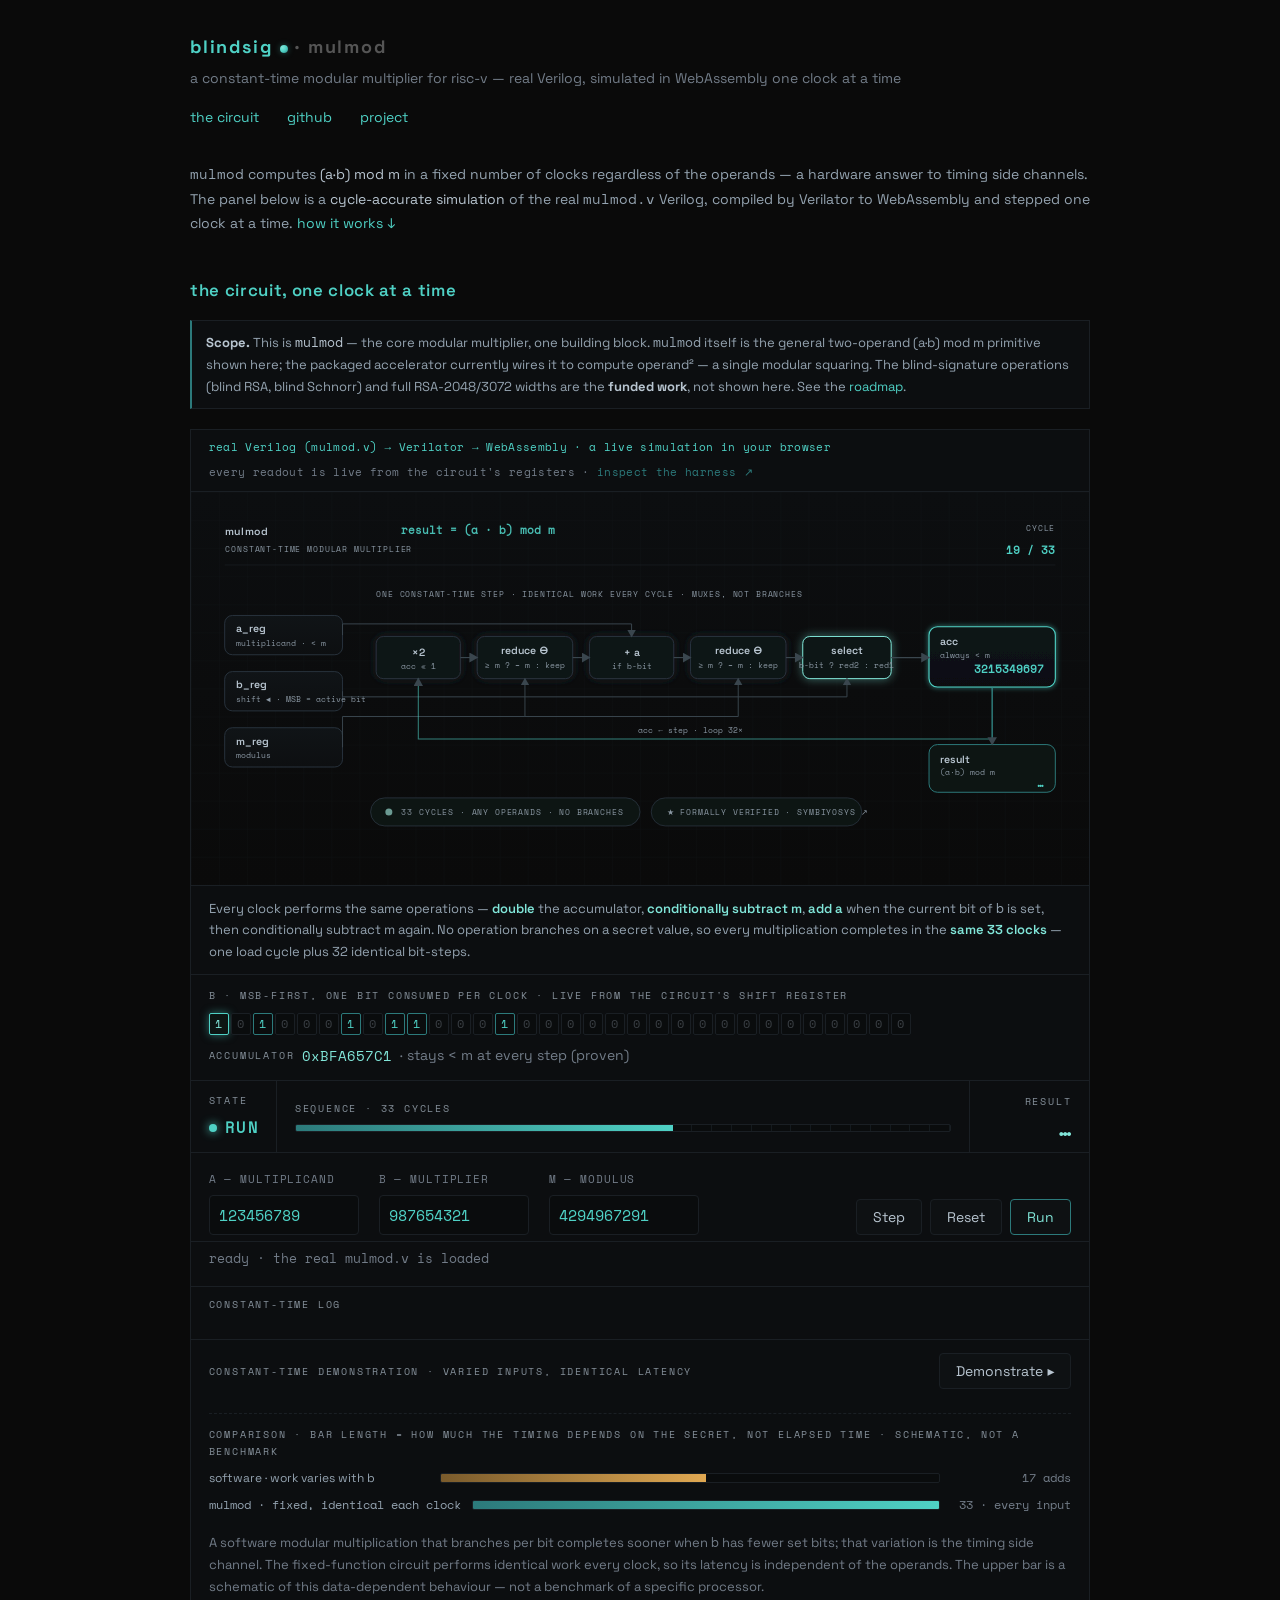
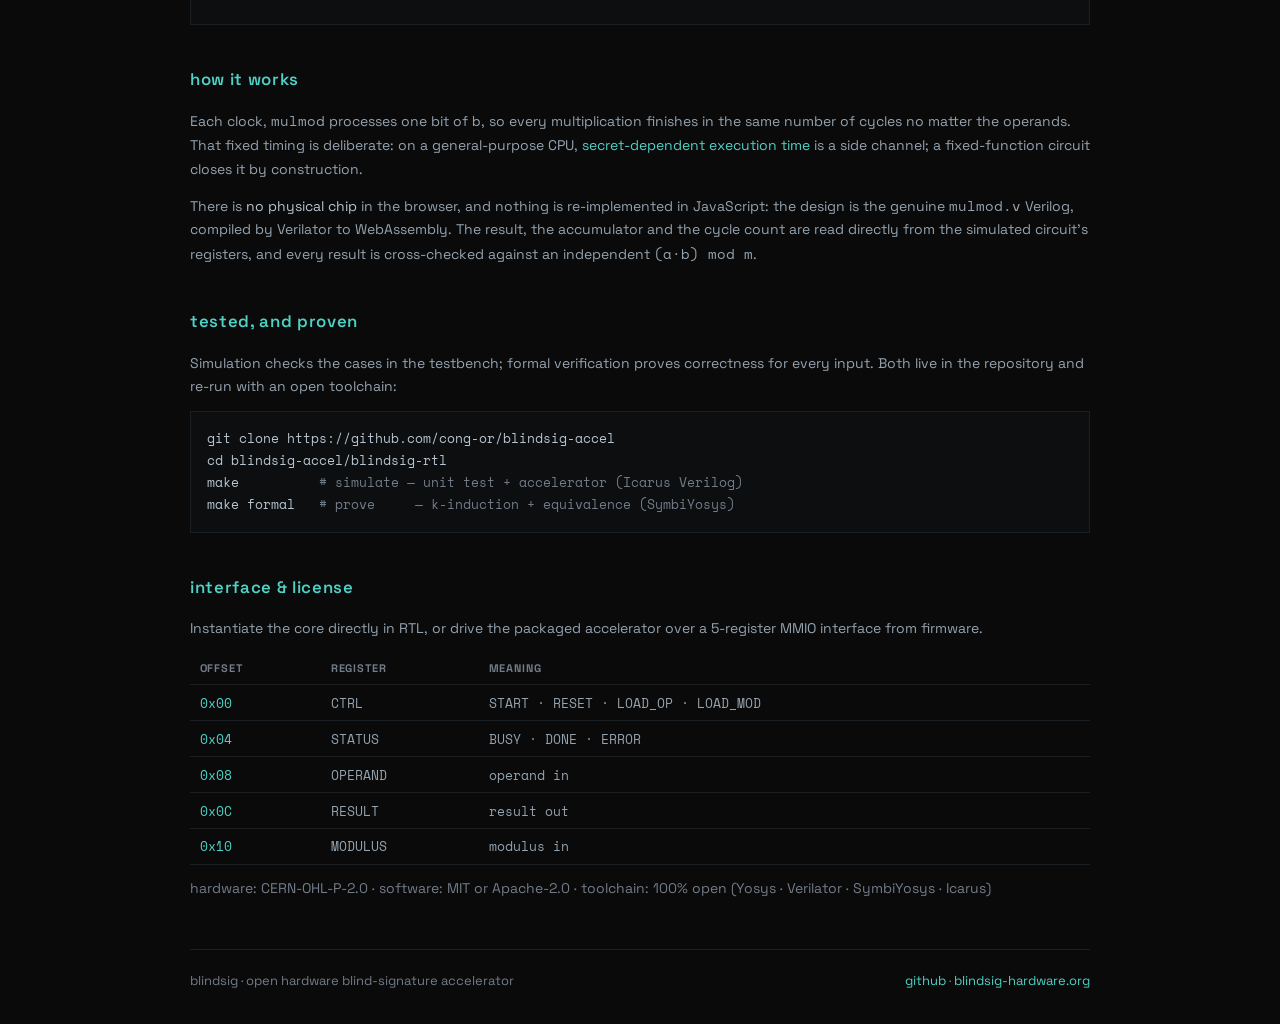
==== commit f2085e92: "Tighten README/ROADMAP wording; fix two toolchain overstatements Editorial pass on the overview and " ====
--- a/web/index.html
+++ b/web/index.html
@@ -165,7 +165,7 @@
 <span class="mono">(a·b) mod m</span>.</p>
 
 <h2 class="section-head">tested, and proven</h2>
-<p>Simulation demonstrates correctness for the cases exercised; formal verification proves it for every input. Both live
+<p>Simulation checks the cases in the testbench; formal verification proves correctness for every input. Both live
 in the repository and re-run with an open toolchain:</p>
 <pre class="code">git clone https://github.com/cong-or/blindsig-accel
 cd blindsig-accel/blindsig-rtl
@@ -184,7 +184,7 @@
   <tr><td class="k">0x10</td><td>MODULUS</td><td>modulus in</td></tr>
 </table>
 <p class="dim">hardware: CERN-OHL-P-2.0 · software: MIT or Apache-2.0 · toolchain: 100% open
-(Yosys · nextpnr · Verilator · SymbiYosys · Icarus)</p>
+(Yosys · Verilator · SymbiYosys · Icarus)</p>
 
 </main>
 
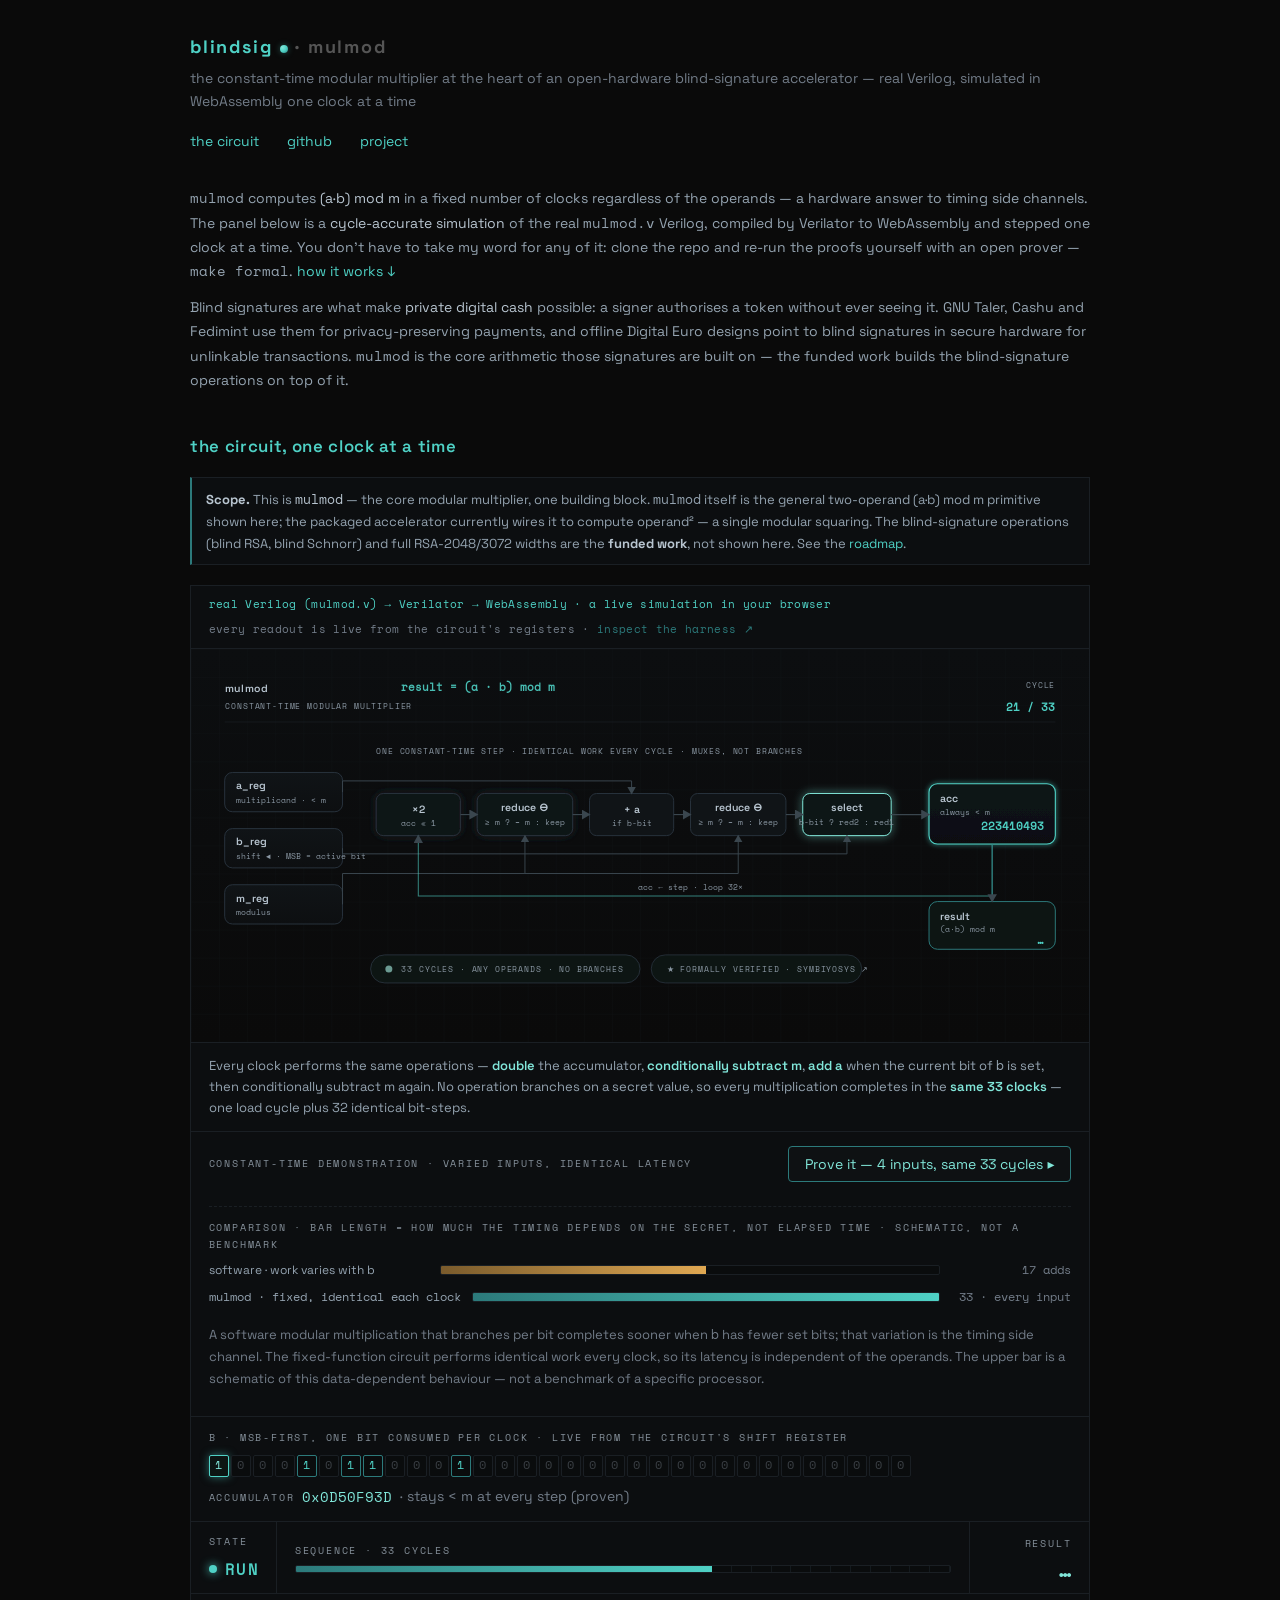
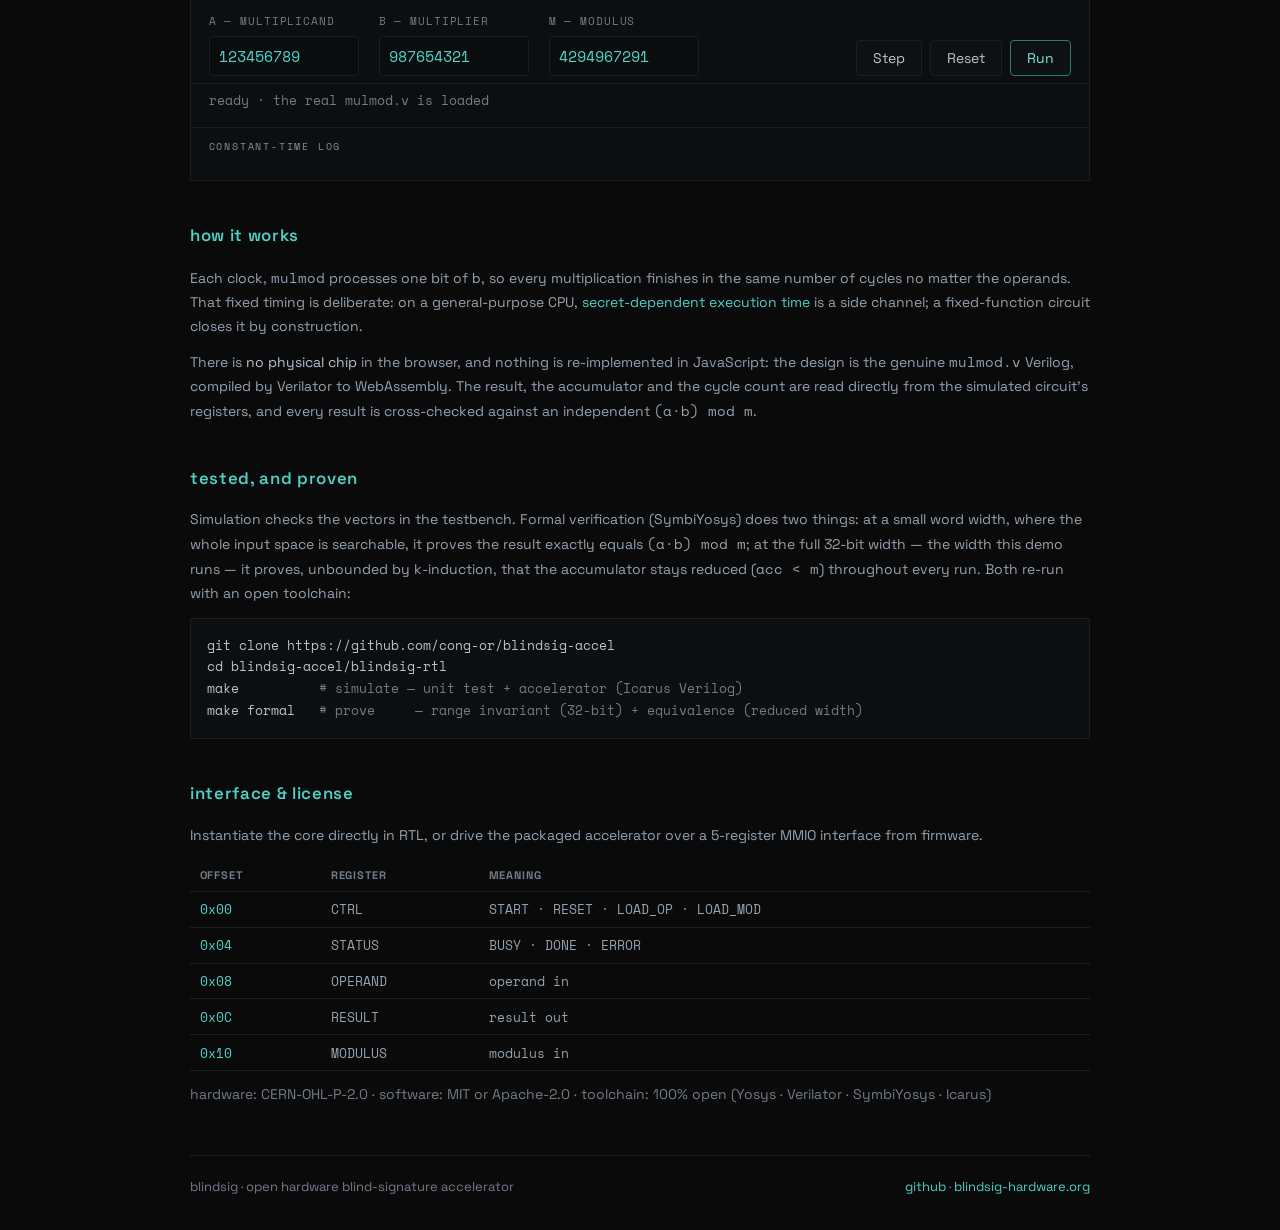
==== commit b9be4a4c: "README + demo: lead with the use case, tighten the proof claims - README: open with what blind signa" ====
--- a/web/index.html
+++ b/web/index.html
@@ -3,8 +3,8 @@
 <head>
 <meta charset="utf-8">
 <meta name="viewport" content="width=device-width, initial-scale=1">
-<title>mulmod — constant-time modular multiplier · real Verilog, simulated in WebAssembly</title>
-<meta name="description" content="mulmod.v — an open-hardware, constant-time modular multiplier for RISC-V. A cycle-accurate simulation of the circuit, compiled to WebAssembly and stepped one clock at a time in the browser.">
+<title>blindsig — open-hardware blind-signature accelerator · live constant-time mulmod circuit in WebAssembly</title>
+<meta name="description" content="blindsig — an open-hardware blind-signature accelerator for RISC-V. This demo runs mulmod.v, its constant-time modular multiplier, compiled to WebAssembly and stepped one clock at a time in the browser.">
 <link rel="stylesheet" href="style.css">
 <link rel="icon" href="data:image/svg+xml,<svg xmlns='http://www.w3.org/2000/svg' viewBox='0 0 16 16'><circle cx='8' cy='8' r='6' fill='%234fd1c5'/></svg>">
 </head>
@@ -13,7 +13,7 @@
 
 <header>
   <h1 class="logo">blindsig<span class="hal"></span> <span class="sub">· mulmod</span></h1>
-  <div class="dim">a constant-time modular multiplier for risc-v — real Verilog, simulated in WebAssembly one clock at a time</div>
+  <div class="dim">the constant-time modular multiplier at the heart of an open-hardware blind-signature accelerator — real Verilog, simulated in WebAssembly one clock at a time</div>
 </header>
 
 <nav>
@@ -27,7 +27,15 @@
 <p><span class="mono">mulmod</span> computes <span class="hl">(a·b) mod m</span> in a fixed number of clocks
 regardless of the operands — a hardware answer to timing side channels. The panel below is a
 <span class="hl">cycle-accurate simulation</span> of the real <span class="mono">mulmod.v</span> Verilog,
-compiled by Verilator to WebAssembly and stepped one clock at a time. <a href="#how">how it works ↓</a></p>
+compiled by Verilator to WebAssembly and stepped one clock at a time. You don't have to take my word for
+any of it: clone the repo and re-run the proofs yourself with an open prover — <span class="mono">make
+formal</span>. <a href="#how">how it works ↓</a></p>
+
+<p>Blind signatures are what make <span class="hl">private digital cash</span> possible: a signer
+authorises a token without ever seeing it. GNU Taler, Cashu and Fedimint use them for privacy-preserving
+payments, and offline Digital Euro designs point to blind signatures in secure hardware for unlinkable
+transactions. <span class="mono">mulmod</span> is the core arithmetic those signatures are built on — the
+funded work builds the blind-signature operations on top of it.</p>
 
 <h2 class="section-head" id="circuit">the circuit, one clock at a time</h2>
 
@@ -113,6 +121,20 @@
 
   <p class="legend">Every clock performs the same operations — <b>double</b> the accumulator, <b>conditionally subtract m</b>, <b>add a</b> when the current bit of <span class="mono">b</span> is set, then conditionally subtract m again. No operation branches on a secret value, so every multiplication completes in the <b>same 33 clocks</b> — one load cycle plus 32 identical bit-steps.</p>
 
+  <div class="prove-wrap">
+    <div class="prove-head">
+      <span class="ind-label">Constant-time demonstration · varied inputs, identical latency</span>
+      <button id="btn_prove" class="btn primary">Prove it — 4 inputs, same 33 cycles ▸</button>
+    </div>
+    <div id="prove" class="prove"></div>
+    <div class="contrast">
+      <div class="ind-label">Comparison · bar length = how much the timing depends on the secret, not elapsed time · schematic, not a benchmark</div>
+      <div class="crow"><span class="clab">software · work varies with b</span><span class="cbar"><i id="bar_cpu"></i></span><span id="cpu_steps" class="cval mono">—</span></div>
+      <div class="crow"><span class="clab mono">mulmod · fixed, identical each clock</span><span class="cbar"><i id="bar_hw"></i></span><span class="cval mono">33 · every input</span></div>
+      <p class="note">A software modular multiplication that branches per bit completes sooner when <span class="mono">b</span> has fewer set bits; that variation is the timing side channel. The fixed-function circuit performs identical work every clock, so its latency is independent of the operands. The upper bar is a schematic of this data-dependent behaviour — not a benchmark of a specific processor.</p>
+    </div>
+  </div>
+
   <div class="internals">
     <div class="ind-label">b · MSB-first, one bit consumed per clock · live from the circuit's shift register</div>
     <div id="breg" class="bits" role="img"></div>
@@ -138,19 +160,6 @@
   <div id="status" class="status" role="status" aria-live="polite" aria-atomic="true">loading <span class="mono">mulmod.v</span> …</div>
   <div class="ct-log-wrap"><span class="ind-label">Constant-time log</span><div id="ctlog" class="ct-log"></div></div>
 
-  <div class="prove-wrap">
-    <div class="prove-head">
-      <span class="ind-label">Constant-time demonstration · varied inputs, identical latency</span>
-      <button id="btn_prove" class="btn">Demonstrate ▸</button>
-    </div>
-    <div id="prove" class="prove"></div>
-    <div class="contrast">
-      <div class="ind-label">Comparison · bar length = how much the timing depends on the secret, not elapsed time · schematic, not a benchmark</div>
-      <div class="crow"><span class="clab">software · work varies with b</span><span class="cbar"><i id="bar_cpu"></i></span><span id="cpu_steps" class="cval mono">—</span></div>
-      <div class="crow"><span class="clab mono">mulmod · fixed, identical each clock</span><span class="cbar"><i id="bar_hw"></i></span><span class="cval mono">33 · every input</span></div>
-      <p class="note">A software modular multiplication that branches per bit completes sooner when <span class="mono">b</span> has fewer set bits; that variation is the timing side channel. The fixed-function circuit performs identical work every clock, so its latency is independent of the operands. The upper bar is a schematic of this data-dependent behaviour — not a benchmark of a specific processor.</p>
-    </div>
-  </div>
 </div>
 
 <h2 class="section-head" id="how">how it works</h2>
@@ -165,12 +174,15 @@
 <span class="mono">(a·b) mod m</span>.</p>
 
 <h2 class="section-head">tested, and proven</h2>
-<p>Simulation checks the cases in the testbench; formal verification proves correctness for every input. Both live
-in the repository and re-run with an open toolchain:</p>
+<p>Simulation checks the vectors in the testbench. Formal verification (SymbiYosys) does two things: at a
+small word width, where the whole input space is searchable, it proves the result exactly equals
+<span class="mono">(a·b) mod m</span>; at the full 32-bit width — the width this demo runs — it proves,
+unbounded by k-induction, that the accumulator stays reduced (<span class="mono">acc &lt; m</span>)
+throughout every run. Both re-run with an open toolchain:</p>
 <pre class="code">git clone https://github.com/cong-or/blindsig-accel
 cd blindsig-accel/blindsig-rtl
 make          <span class="c"># simulate — unit test + accelerator (Icarus Verilog)</span>
-make formal   <span class="c"># prove     — k-induction + equivalence (SymbiYosys)</span></pre>
+make formal   <span class="c"># prove     — range invariant (32-bit) + equivalence (reduced width)</span></pre>
 
 <h2 class="section-head">interface &amp; license</h2>
 <p>Instantiate the core directly in RTL, or drive the packaged accelerator over a 5-register MMIO interface
--- a/web/style.css
+++ b/web/style.css
@@ -136,7 +136,9 @@
 
 .cav{color:var(--ink)}
 
-@media(max-width:560px){.controls{gap:.75rem}.field input{width:120px}.annun{flex-wrap:wrap}.annun .ind-right{align-items:flex-start}.prow .plab,.crow .clab{min-width:120px}}
+@media(max-width:560px){.controls{gap:.75rem}.field input{width:120px}.annun{flex-wrap:wrap}.annun .ind-right{align-items:flex-start}.prow .plab,.crow .clab{min-width:120px}
+  .instrument .svgwrap{overflow-x:auto;-webkit-overflow-scrolling:touch}
+  .instrument svg{min-width:720px}}
 
 @media (prefers-reduced-motion: reduce){
   *,*::before,*::after{animation-duration:.001ms!important;animation-iteration-count:1!important;transition-duration:.001ms!important;scroll-behavior:auto!important}
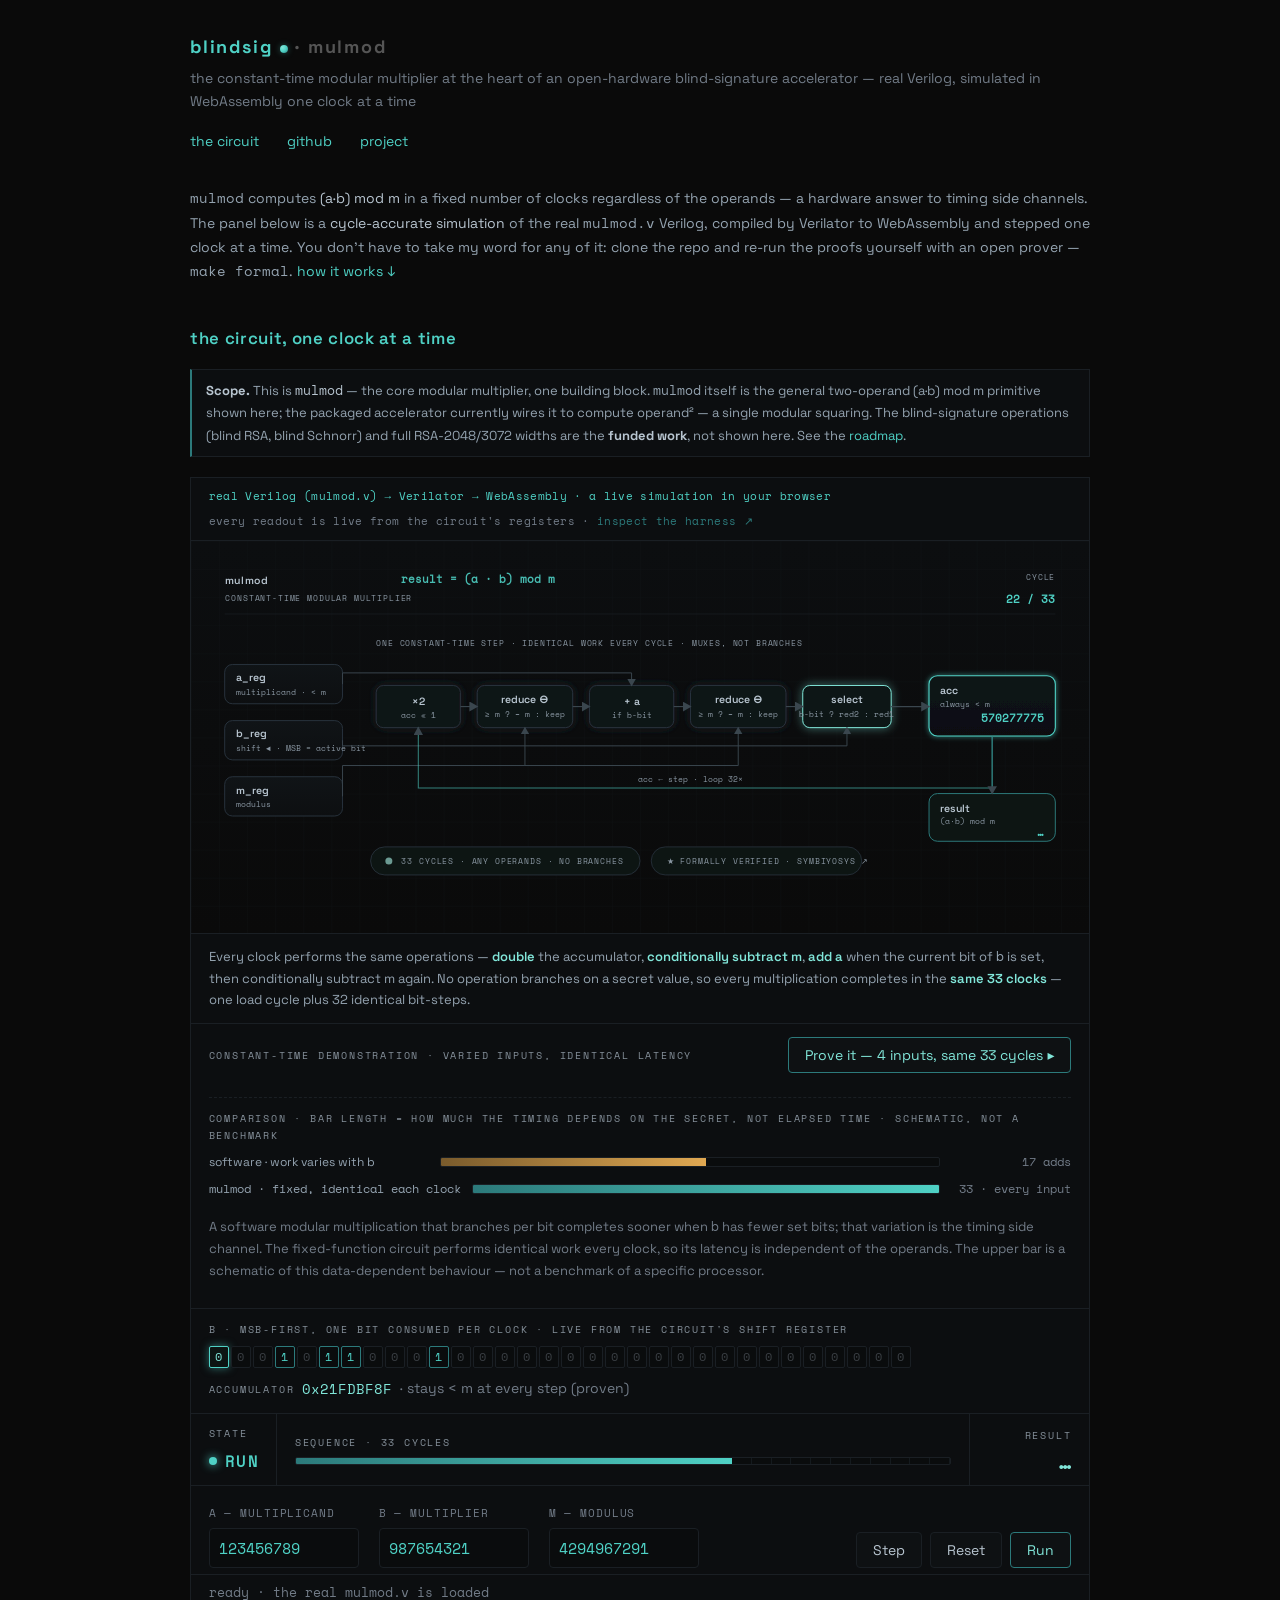
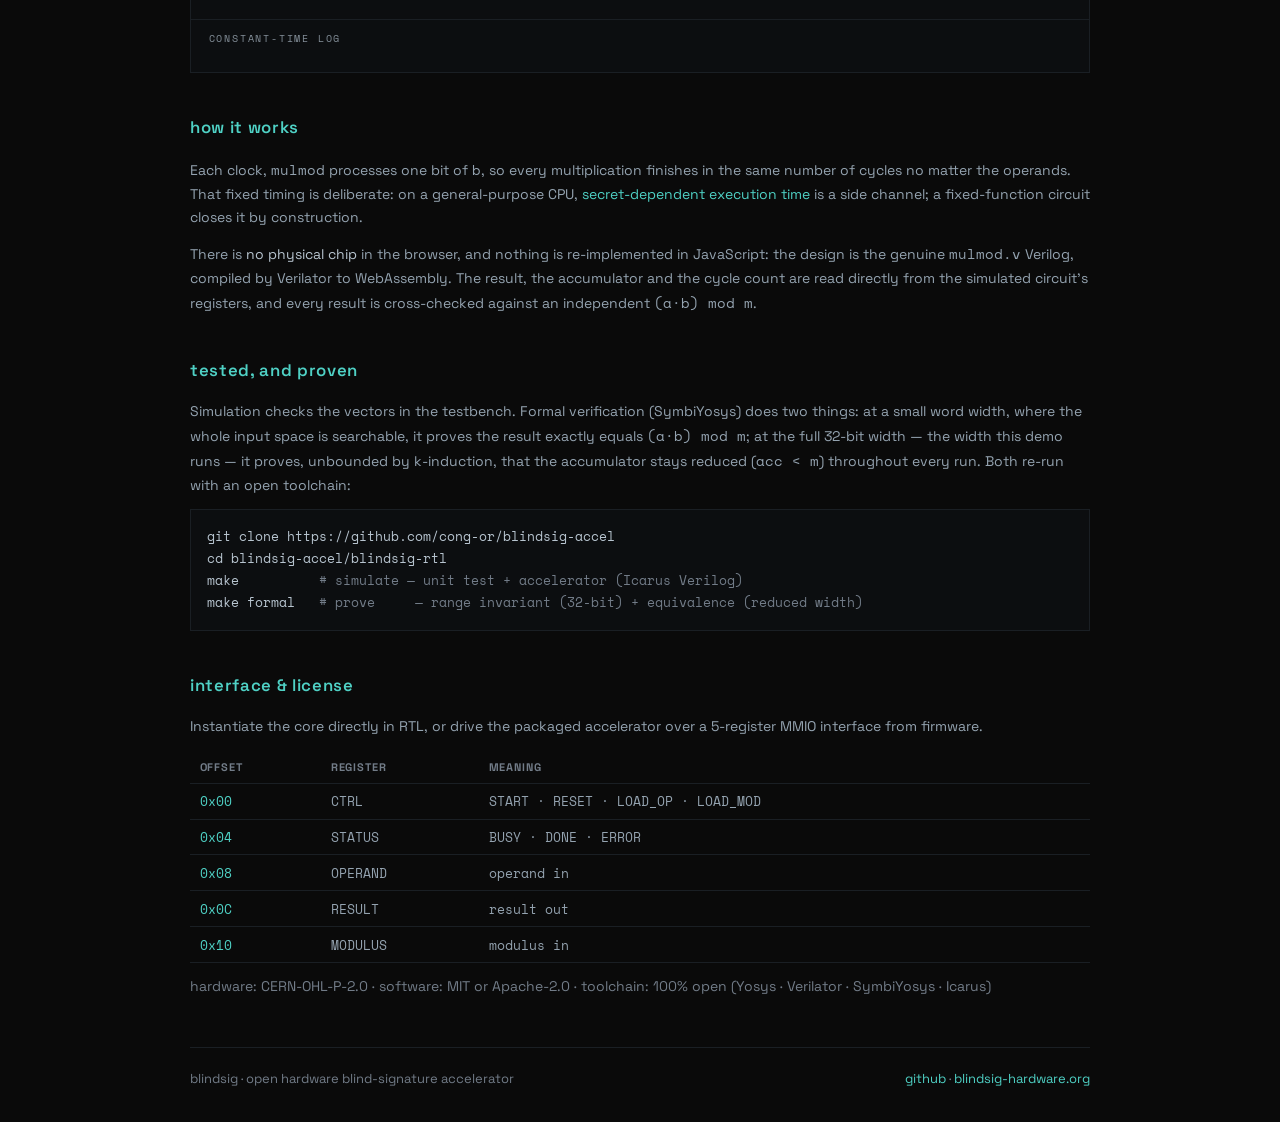
==== commit 2412212d: "README + demo: keep the framing on the hardware, drop the top image Trim the application-level frami" ====
--- a/web/index.html
+++ b/web/index.html
@@ -30,12 +30,6 @@
 compiled by Verilator to WebAssembly and stepped one clock at a time. You don't have to take my word for
 any of it: clone the repo and re-run the proofs yourself with an open prover — <span class="mono">make
 formal</span>. <a href="#how">how it works ↓</a></p>
-
-<p>Blind signatures are what make <span class="hl">private digital cash</span> possible: a signer
-authorises a token without ever seeing it. GNU Taler, Cashu and Fedimint use them for privacy-preserving
-payments, and offline Digital Euro designs point to blind signatures in secure hardware for unlinkable
-transactions. <span class="mono">mulmod</span> is the core arithmetic those signatures are built on — the
-funded work builds the blind-signature operations on top of it.</p>
 
 <h2 class="section-head" id="circuit">the circuit, one clock at a time</h2>
 
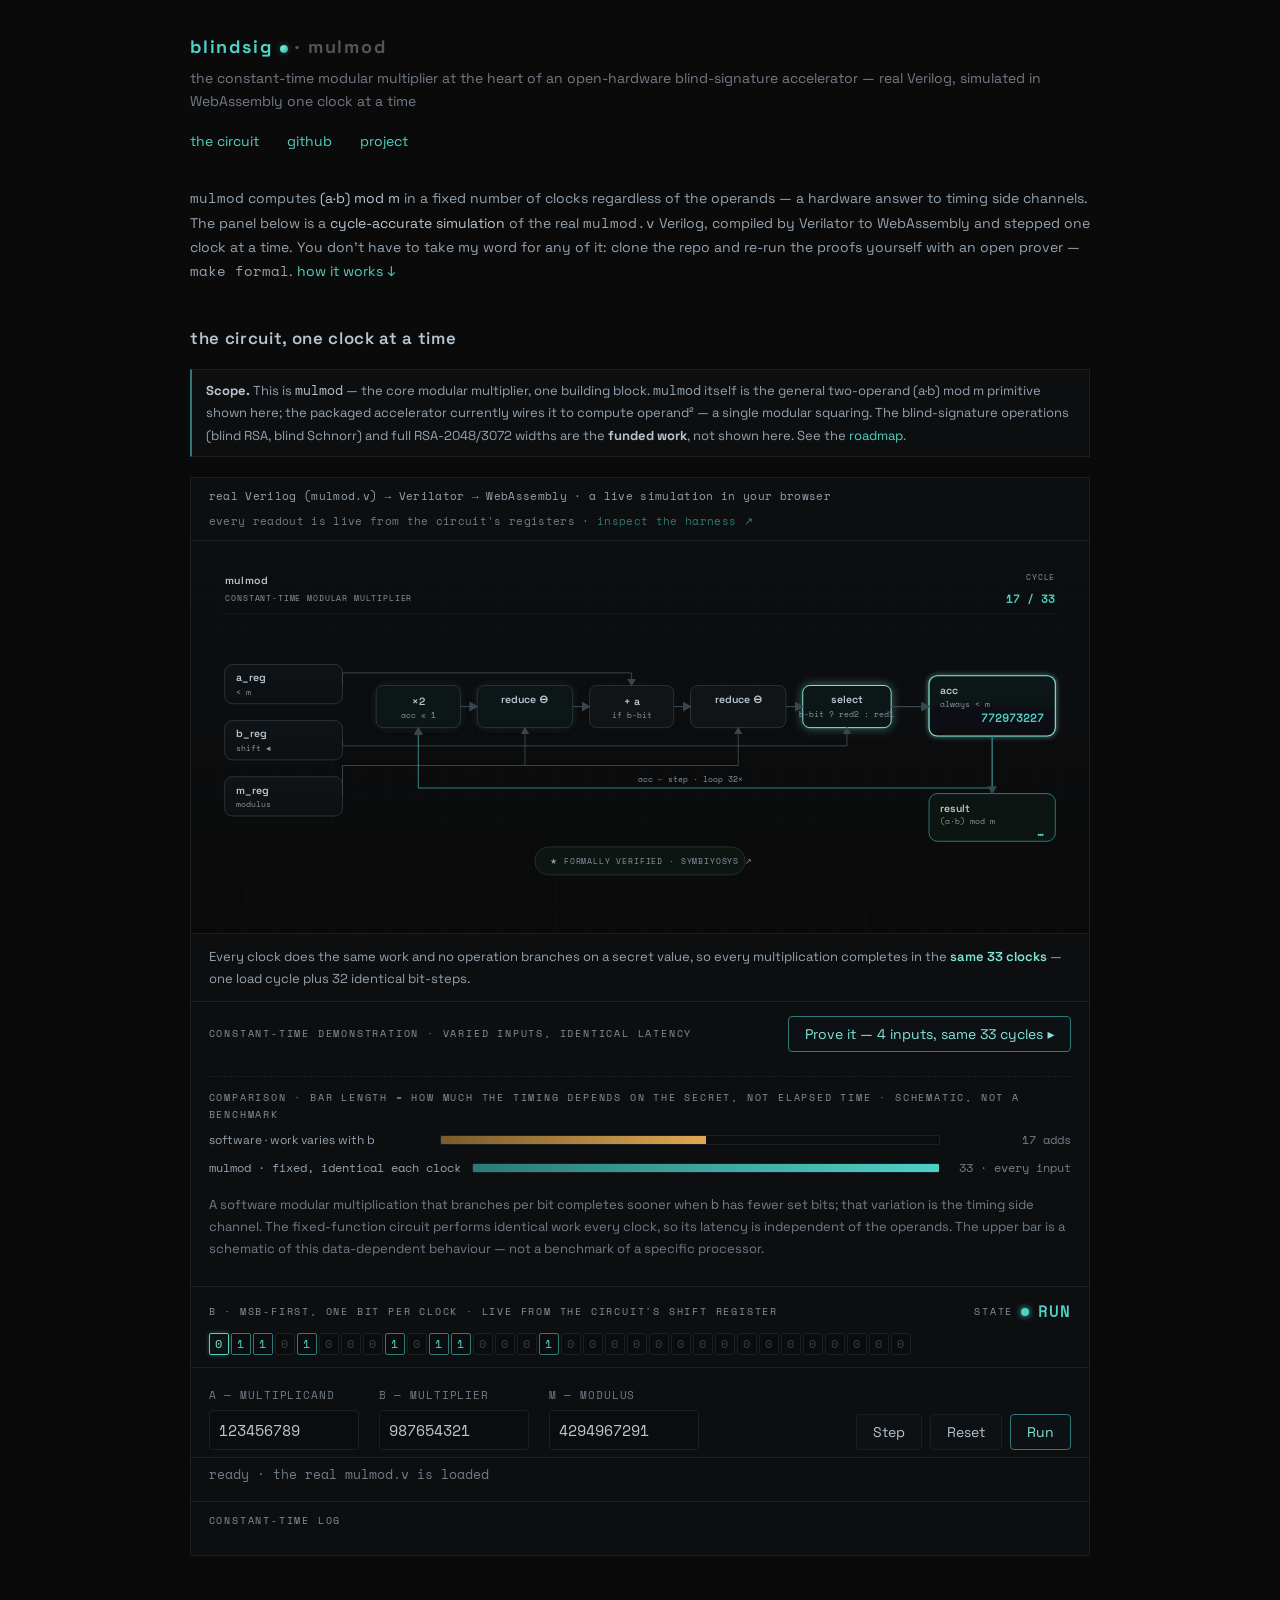
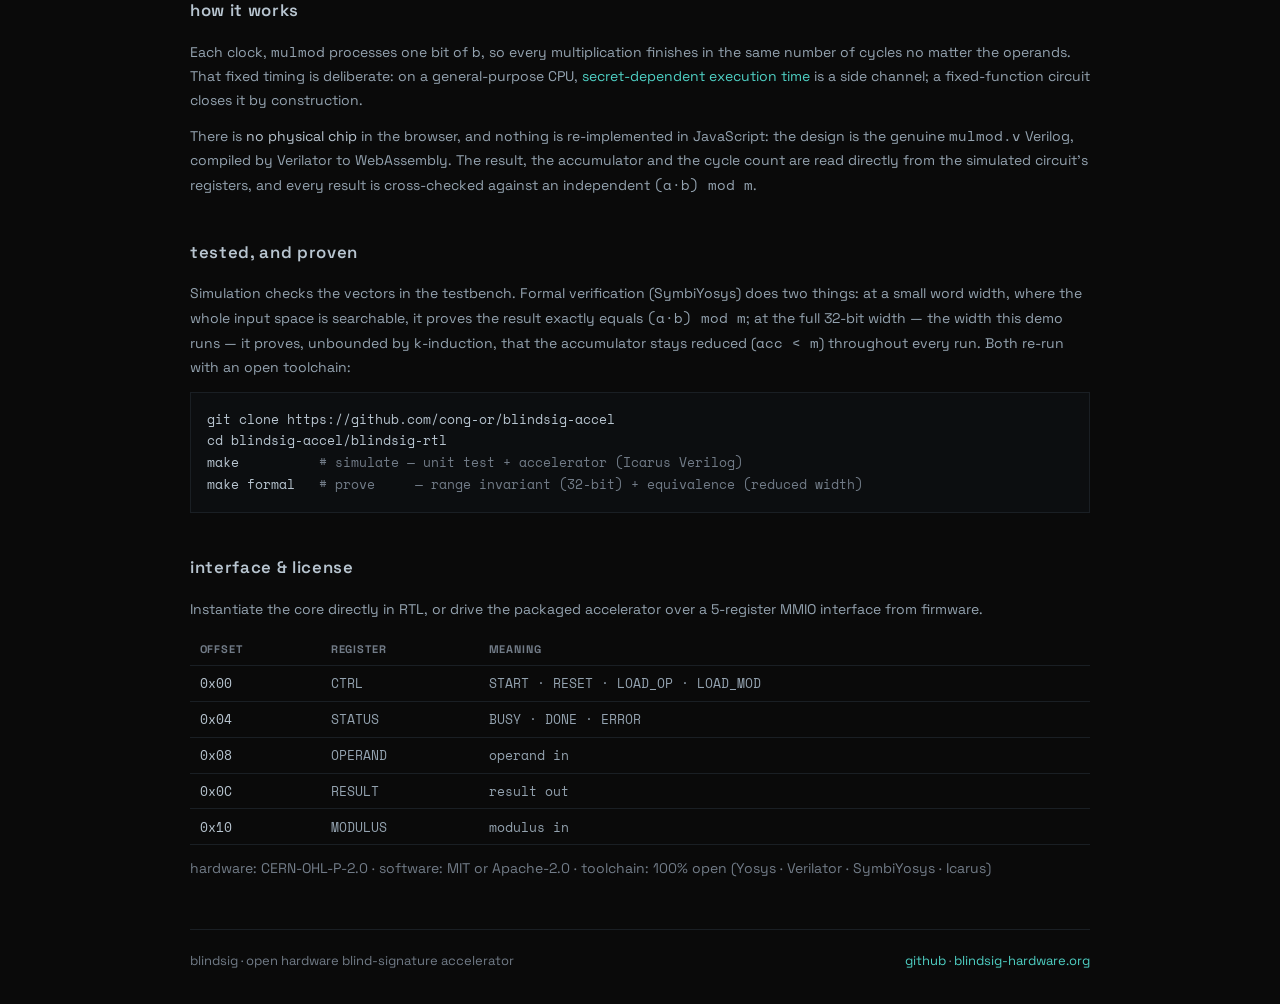
==== commit bbbf6356: "demo: cut the visual noise, one home per value - Restrict teal to live readouts (cycle/acc/result) a" ====
--- a/web/index.html
+++ b/web/index.html
@@ -62,36 +62,32 @@
   <rect width="1280" height="560" fill="url(#bg)"/>
   <rect width="1280" height="560" fill="url(#grid)" opacity="0.6"/>
   <text x="48" y="62" class="name" font-size="34" letter-spacing="1">mulmod</text>
-  <text x="49" y="86" class="kick" fill="#4fd1c5">CONSTANT-TIME MODULAR MULTIPLIER</text>
-  <text x="300" y="60" class="val" font-size="19" opacity="0.9">result = (a · b) mod m</text>
+  <text x="49" y="86" class="kick">CONSTANT-TIME MODULAR MULTIPLIER</text>
   <line x1="48" y1="104" x2="1232" y2="104" stroke="#1a1f24" stroke-width="1"/>
   <text x="1232" y="56" text-anchor="end" class="kick">CYCLE</text>
   <text id="cyc" x="1232" y="88" text-anchor="end" class="val" font-size="26" aria-hidden="true">00 / 33</text>
 
   <rect x="48" y="176" width="168" height="56" rx="11" fill="url(#accgrad)" stroke="#2a3540" stroke-width="1.3"/>
-  <text x="64" y="200" class="name" font-size="14">a_reg</text><text x="64" y="219" class="mux">multiplicand · &lt; m</text>
+  <text x="64" y="200" class="name" font-size="14">a_reg</text><text x="64" y="219" class="mux">&lt; m</text>
   <rect x="48" y="256" width="168" height="56" rx="11" fill="url(#accgrad)" stroke="#2a3540" stroke-width="1.3"/>
-  <text x="64" y="280" class="name" font-size="14">b_reg</text><text x="64" y="299" class="mux">shift ◄ · MSB = active bit</text>
+  <text x="64" y="280" class="name" font-size="14">b_reg</text><text x="64" y="299" class="mux">shift ◄</text>
   <rect x="48" y="336" width="168" height="56" rx="11" fill="url(#accgrad)" stroke="#2a3540" stroke-width="1.3"/>
   <text x="64" y="360" class="name" font-size="14">m_reg</text><text x="64" y="379" class="mux">modulus</text>
 
-  <text x="264" y="150" class="kick">ONE CONSTANT-TIME STEP · IDENTICAL WORK EVERY CYCLE · MUXES, NOT BRANCHES</text>
   <g id="s_dbl"><rect x="264" y="206" width="120" height="60" rx="10" class="stage"/><text x="324" y="234" text-anchor="middle" class="name">×2</text><text x="324" y="253" text-anchor="middle" class="mux">acc « 1</text></g>
-  <g id="s_red1"><rect x="408" y="206" width="136" height="60" rx="10" class="stage"/><text x="476" y="231" text-anchor="middle" class="name" font-size="14">reduce ⊖</text><text x="476" y="251" text-anchor="middle" class="mux">≥ m ? − m : keep</text></g>
+  <g id="s_red1"><rect x="408" y="206" width="136" height="60" rx="10" class="stage"/><text x="476" y="231" text-anchor="middle" class="name" font-size="14">reduce ⊖</text></g>
   <g id="s_add"><rect x="568" y="206" width="120" height="60" rx="10" class="stage"/><text x="628" y="234" text-anchor="middle" class="name">+ a</text><text x="628" y="253" text-anchor="middle" class="mux">if b-bit</text></g>
-  <g id="s_red2"><rect x="712" y="206" width="136" height="60" rx="10" class="stage"/><text x="780" y="231" text-anchor="middle" class="name" font-size="14">reduce ⊖</text><text x="780" y="251" text-anchor="middle" class="mux">≥ m ? − m : keep</text></g>
+  <g id="s_red2"><rect x="712" y="206" width="136" height="60" rx="10" class="stage"/><text x="780" y="231" text-anchor="middle" class="name" font-size="14">reduce ⊖</text></g>
   <g id="s_mux"><rect x="872" y="206" width="126" height="60" rx="10" fill="#0d1513" stroke="#2c7a7b" stroke-width="1.4"/><text x="935" y="231" text-anchor="middle" class="name" font-size="14" fill="#81e6d9">select</text><text x="935" y="251" text-anchor="middle" class="mux" fill="#6b9a92">b-bit ? red2 : red1</text></g>
 
-  <g id="s_acc"><rect x="1052" y="192" width="180" height="86" rx="12" fill="url(#accgrad)" stroke="#4fd1c5" stroke-width="1.6"/><text x="1068" y="218" class="name" font-size="14">acc</text><text x="1068" y="236" class="mux">always &lt; m</text><text id="accv" x="1216" y="258" text-anchor="end" class="val" font-size="24" aria-hidden="true">0</text></g>
+  <g id="s_acc"><rect x="1052" y="192" width="180" height="86" rx="12" fill="url(#accgrad)" stroke="#2a3540" stroke-width="1.6"/><text x="1068" y="218" class="name" font-size="14">acc</text><text x="1068" y="236" class="mux">always &lt; m</text><text id="accv" x="1216" y="258" text-anchor="end" class="val" font-size="24" aria-hidden="true">0</text></g>
   <rect x="1052" y="360" width="180" height="68" rx="12" fill="#0d1513" stroke="#2c7a7b" stroke-width="1.4"/>
   <text x="1068" y="386" class="name" font-size="14" fill="#81e6d9">result</text><text x="1068" y="404" class="mux" fill="#6b9a92">(a·b) mod m</text>
   <text id="resv" x="1216" y="420" text-anchor="end" class="val" font-size="22" fill="#81e6d9">—</text>
 
-  <rect x="256" y="436" width="384" height="40" rx="20" fill="#0d1513" stroke="#2a3540" stroke-width="1.2"/>
-  <circle cx="282" cy="456" r="5" fill="#6b9a92"/><text x="300" y="461" class="kick" fill="#6b9a92">33 CYCLES · ANY OPERANDS · NO BRANCHES</text>
   <a href="https://github.com/cong-or/blindsig-accel/tree/main/blindsig-rtl/formal" target="_blank" rel="noopener noreferrer" aria-label="Formally verified with SymbiYosys — opens the formal proofs on GitHub">
-  <rect x="656" y="436" width="300" height="40" rx="20" fill="#0d1513" stroke="#2a3540" stroke-width="1.1"/>
-  <text x="678" y="461" class="kick" fill="#6b9a92">★ FORMALLY VERIFIED · SYMBIYOSYS ↗</text>
+  <rect x="490" y="436" width="300" height="40" rx="20" fill="#0d1513" stroke="#2a3540" stroke-width="1.1"/>
+  <text x="512" y="461" class="kick" fill="#6b9a92">★ FORMALLY VERIFIED · SYMBIYOSYS ↗</text>
   </a>
 
   <!-- forward pipeline -->
@@ -113,7 +109,7 @@
 </svg>
   </div>
 
-  <p class="legend">Every clock performs the same operations — <b>double</b> the accumulator, <b>conditionally subtract m</b>, <b>add a</b> when the current bit of <span class="mono">b</span> is set, then conditionally subtract m again. No operation branches on a secret value, so every multiplication completes in the <b>same 33 clocks</b> — one load cycle plus 32 identical bit-steps.</p>
+  <p class="legend">Every clock does the same work and no operation branches on a secret value, so every multiplication completes in the <b>same 33 clocks</b> — one load cycle plus 32 identical bit-steps.</p>
 
   <div class="prove-wrap">
     <div class="prove-head">
@@ -130,15 +126,11 @@
   </div>
 
   <div class="internals">
-    <div class="ind-label">b · MSB-first, one bit consumed per clock · live from the circuit's shift register</div>
+    <div class="internals-head">
+      <span class="ind-label">b · MSB-first, one bit per clock · live from the circuit's shift register</span>
+      <span class="statechip"><span class="ind-label">State</span> <span id="state" class="ind-state stby">LOADING</span></span>
+    </div>
     <div id="breg" class="bits" role="img"></div>
-    <div class="internals-foot"><span class="ind-label">accumulator</span> <span id="acchex" class="mono">0x00000000</span> <span class="dim">· stays &lt; m at every step (proven)</span></div>
-  </div>
-
-  <div class="annun">
-    <div class="ind"><span class="ind-label">State</span><span id="state" class="ind-state stby">LOADING</span></div>
-    <div class="ind ind-grow"><span class="ind-label">Sequence · 33 cycles</span><div class="prog"><i id="prog"></i></div></div>
-    <div class="ind ind-right"><span class="ind-label">Result</span><span id="res2" class="ind-res">—</span></div>
   </div>
 
   <div class="controls">
--- a/web/style.css
+++ b/web/style.css
@@ -33,14 +33,14 @@
 nav a{margin-right:1.5rem}
 
 /* ---- prose ---- */
-.section-head{color:var(--teal);margin:2.5rem 0 1rem;font-size:1.05rem;font-weight:600;letter-spacing:.04em}
+.section-head{color:var(--bright);margin:2.5rem 0 1rem;font-size:1.05rem;font-weight:600;letter-spacing:.04em}
 p{margin:.75rem 0}
 .note{color:var(--dim);font-size:13px;margin:.5rem 0}
 
 /* ---- instrument ---- */
 .instrument{background:var(--panel);border:1px solid var(--line);margin:1.25rem 0}
 .prov{display:flex;justify-content:space-between;flex-wrap:wrap;gap:.4rem 1.25rem;padding:.55rem 1.1rem;border-bottom:1px solid var(--line);font-family:'Space Mono',monospace;font-size:11px;letter-spacing:.03em}
-.prov-src{color:var(--teal)}
+.prov-src{color:var(--ink)}
 .prov-note{color:var(--dim)}
 .prov-note a{color:var(--teal-dk)}
 .prov-note a:hover{color:var(--teal)}
@@ -49,7 +49,7 @@
 .controls{display:flex;gap:1.25rem;flex-wrap:wrap;align-items:flex-end;padding:1.1rem 1.1rem .4rem;border-top:1px solid var(--line)}
 .field{display:flex;flex-direction:column;gap:.35rem}
 .field label{font-family:'Space Mono',monospace;font-size:11px;letter-spacing:.08em;color:var(--dim);text-transform:uppercase}
-.field input{width:150px;background:var(--panel2);border:1px solid var(--line);border-radius:4px;color:var(--teal);
+.field input{width:150px;background:var(--panel2);border:1px solid var(--line);border-radius:4px;color:var(--bright);
   font-family:'Space Mono',monospace;font-size:15px;padding:.5rem .6rem;outline:none}
 .field input:focus{border-color:var(--teal-dk)}
 .runbar{display:flex;gap:.5rem;margin-left:auto}
@@ -73,7 +73,7 @@
 .reg{width:100%;border-collapse:collapse;margin:.75rem 0;font-size:13px;font-family:'Space Mono',monospace}
 .reg th,.reg td{text-align:left;padding:.4rem .6rem;border-bottom:1px solid var(--line)}
 .reg th{font-size:11px;letter-spacing:.08em;color:var(--dim);text-transform:uppercase;font-family:'Space Grotesk',system-ui,sans-serif}
-.reg td.k{color:var(--teal)}
+.reg td.k{color:var(--bright)}
 
 /* ---- footer ---- */
 footer{margin-top:3rem;padding-top:1.25rem;border-top:1px solid var(--line);color:var(--dim);
@@ -88,7 +88,7 @@
 .annun .ind-right{align-items:flex-end;min-width:120px}
 .ind-label{font-family:'Space Mono',monospace;font-size:10px;letter-spacing:.18em;color:#85909a;text-transform:uppercase}
 .ind-state{font-family:'Space Mono',monospace;font-size:15px;letter-spacing:.14em;font-weight:700;display:flex;align-items:center;gap:.55rem}
-.ind-state::before{content:"";width:8px;height:8px;border-radius:50%;background:currentColor;box-shadow:0 0 10px currentColor}
+.ind-state::before{content:"";width:8px;height:8px;border-radius:50%;background:currentColor;box-shadow:0 0 6px currentColor}
 .ind-state.stby{color:#5c6570}
 .ind-state.stby::before{box-shadow:none}
 .ind-state.run{color:var(--teal)}
@@ -112,9 +112,9 @@
 .bits{display:flex;gap:2px;flex-wrap:wrap}
 .bits .bit{font-family:'Space Mono',monospace;font-size:12px;width:20px;height:22px;display:flex;align-items:center;justify-content:center;border:1px solid var(--line);border-radius:2px;background:var(--panel2);color:#3a3f44;transition:all .1s linear}
 .bits .bit.one{color:var(--teal);border-color:var(--teal-dk)}
-.bits .bit.act{background:#0d1513;border-color:var(--teal);color:var(--teal-br);box-shadow:0 0 8px rgba(79,209,197,.5)}
-.internals-foot{display:flex;align-items:center;gap:.5rem;flex-wrap:wrap}
-#acchex{color:var(--teal-br);font-size:14px}
+.bits .bit.act{background:#0d1513;border-color:var(--teal);color:var(--teal-br);box-shadow:0 0 5px rgba(79,209,197,.35)}
+.internals-head{display:flex;justify-content:space-between;align-items:center;gap:1rem;flex-wrap:wrap}
+.statechip{display:flex;align-items:center;gap:.5rem}
 .prove-wrap{border-top:1px solid var(--line);padding:.85rem 1.1rem 1.1rem;display:flex;flex-direction:column;gap:.75rem}
 .prove-head{display:flex;justify-content:space-between;align-items:center;gap:1rem;flex-wrap:wrap}
 .prove{display:flex;flex-direction:column;gap:.35rem}
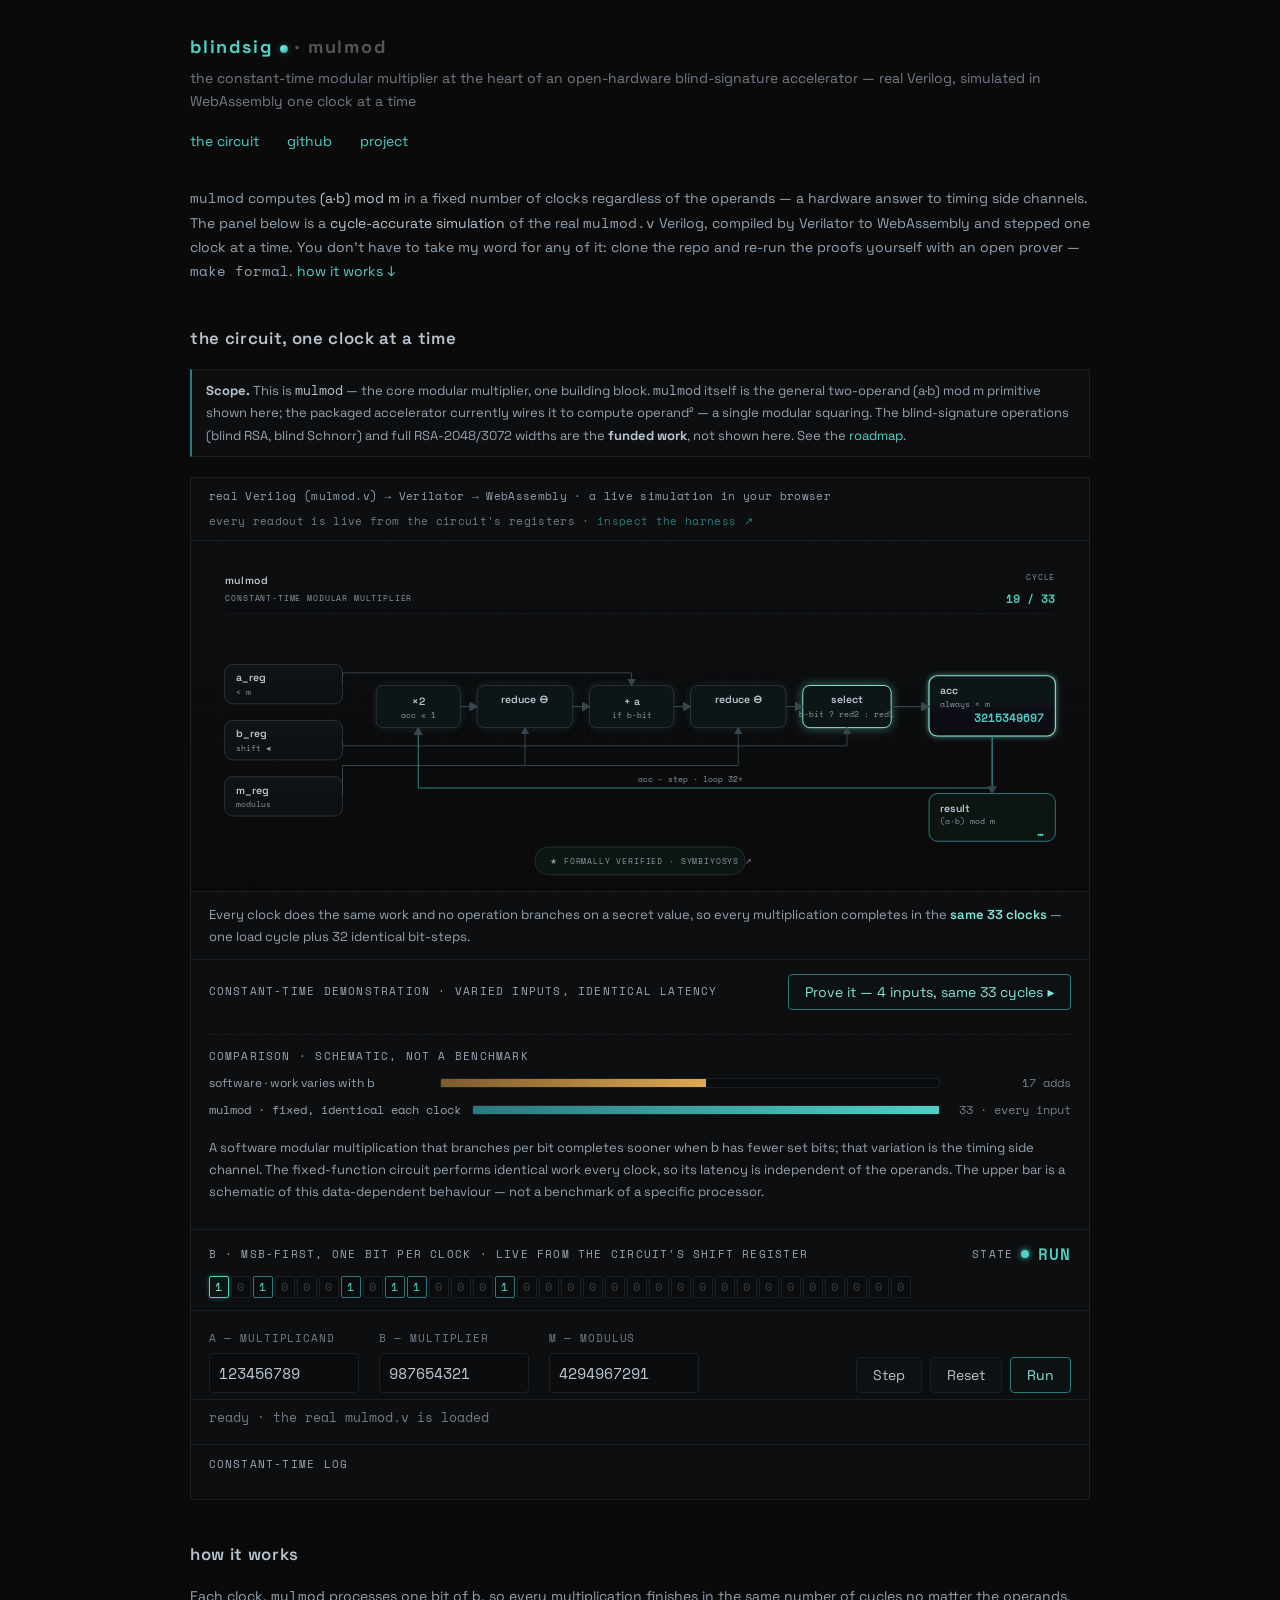
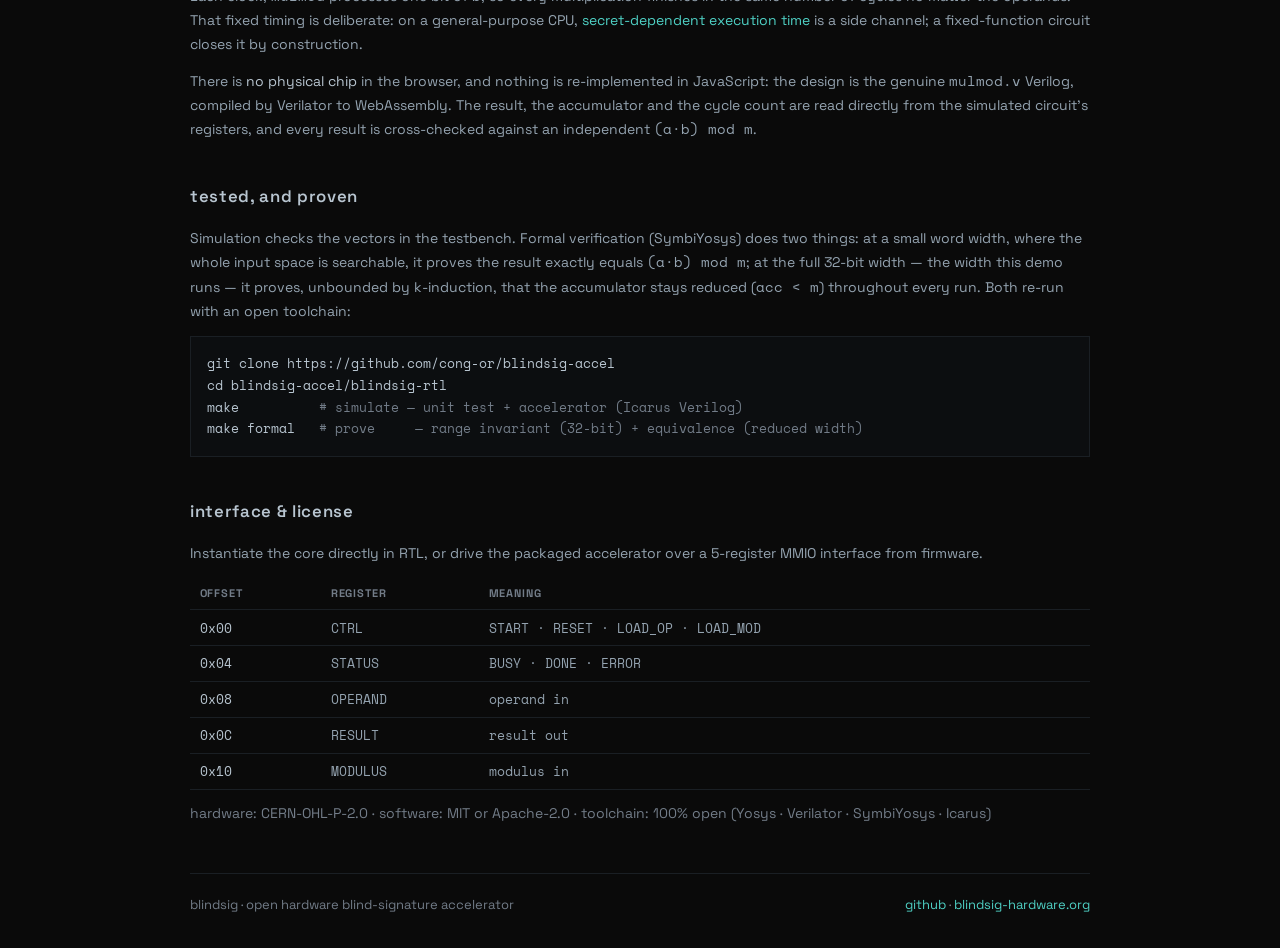
==== commit f7660959: "demo: legibility + tighter datapath; language stats read hardware-first - Bump contrast/size on the " ====
--- a/web/index.html
+++ b/web/index.html
@@ -41,7 +41,7 @@
     <span class="prov-note">every readout is live from the circuit's registers · <a href="https://github.com/cong-or/blindsig-accel/blob/main/web/sim/mulmod_sim.cpp">inspect the harness ↗</a></span>
   </div>
   <div class="svgwrap">
-<svg xmlns="http://www.w3.org/2000/svg" viewBox="0 0 1280 560" font-family="'Space Grotesk','Helvetica Neue',sans-serif" role="img" aria-labelledby="dpttl dpdesc">
+<svg xmlns="http://www.w3.org/2000/svg" viewBox="0 0 1280 500" font-family="'Space Grotesk','Helvetica Neue',sans-serif" role="img" aria-labelledby="dpttl dpdesc">
   <title id="dpttl">mulmod datapath (schematic)</title>
   <desc id="dpdesc">Simulation of the modular multiplier: a_reg, b_reg and m_reg feed a fixed pipeline — double, conditionally subtract m, add a on the current b bit, conditionally subtract m again, then select — looping 32 times into an accumulator kept below m. Every input completes in 33 clock cycles.</desc>
   <defs>
@@ -59,8 +59,8 @@
       .mux{fill:#8b98a4;font-size:11px;font-family:'Space Mono',monospace}
     </style>
   </defs>
-  <rect width="1280" height="560" fill="url(#bg)"/>
-  <rect width="1280" height="560" fill="url(#grid)" opacity="0.6"/>
+  <rect width="1280" height="500" fill="url(#bg)"/>
+  <rect width="1280" height="500" fill="url(#grid)" opacity="0.6"/>
   <text x="48" y="62" class="name" font-size="34" letter-spacing="1">mulmod</text>
   <text x="49" y="86" class="kick">CONSTANT-TIME MODULAR MULTIPLIER</text>
   <line x1="48" y1="104" x2="1232" y2="104" stroke="#1a1f24" stroke-width="1"/>
@@ -118,7 +118,7 @@
     </div>
     <div id="prove" class="prove"></div>
     <div class="contrast">
-      <div class="ind-label">Comparison · bar length = how much the timing depends on the secret, not elapsed time · schematic, not a benchmark</div>
+      <div class="ind-label">Comparison · schematic, not a benchmark</div>
       <div class="crow"><span class="clab">software · work varies with b</span><span class="cbar"><i id="bar_cpu"></i></span><span id="cpu_steps" class="cval mono">—</span></div>
       <div class="crow"><span class="clab mono">mulmod · fixed, identical each clock</span><span class="cbar"><i id="bar_hw"></i></span><span class="cval mono">33 · every input</span></div>
       <p class="note">A software modular multiplication that branches per bit completes sooner when <span class="mono">b</span> has fewer set bits; that variation is the timing side channel. The fixed-function circuit performs identical work every clock, so its latency is independent of the operands. The upper bar is a schematic of this data-dependent behaviour — not a benchmark of a specific processor.</p>
--- a/web/style.css
+++ b/web/style.css
@@ -35,7 +35,7 @@
 /* ---- prose ---- */
 .section-head{color:var(--bright);margin:2.5rem 0 1rem;font-size:1.05rem;font-weight:600;letter-spacing:.04em}
 p{margin:.75rem 0}
-.note{color:var(--dim);font-size:13px;margin:.5rem 0}
+.note{color:var(--ink);font-size:13px;margin:.5rem 0}
 
 /* ---- instrument ---- */
 .instrument{background:var(--panel);border:1px solid var(--line);margin:1.25rem 0}
@@ -86,7 +86,7 @@
 .annun .ind + .ind{border-left:1px solid var(--line)}
 .annun .ind-grow{flex:1}
 .annun .ind-right{align-items:flex-end;min-width:120px}
-.ind-label{font-family:'Space Mono',monospace;font-size:10px;letter-spacing:.18em;color:#85909a;text-transform:uppercase}
+.ind-label{font-family:'Space Mono',monospace;font-size:11px;letter-spacing:.11em;color:#9aa5b0;text-transform:uppercase}
 .ind-state{font-family:'Space Mono',monospace;font-size:15px;letter-spacing:.14em;font-weight:700;display:flex;align-items:center;gap:.55rem}
 .ind-state::before{content:"";width:8px;height:8px;border-radius:50%;background:currentColor;box-shadow:0 0 6px currentColor}
 .ind-state.stby{color:#5c6570}
